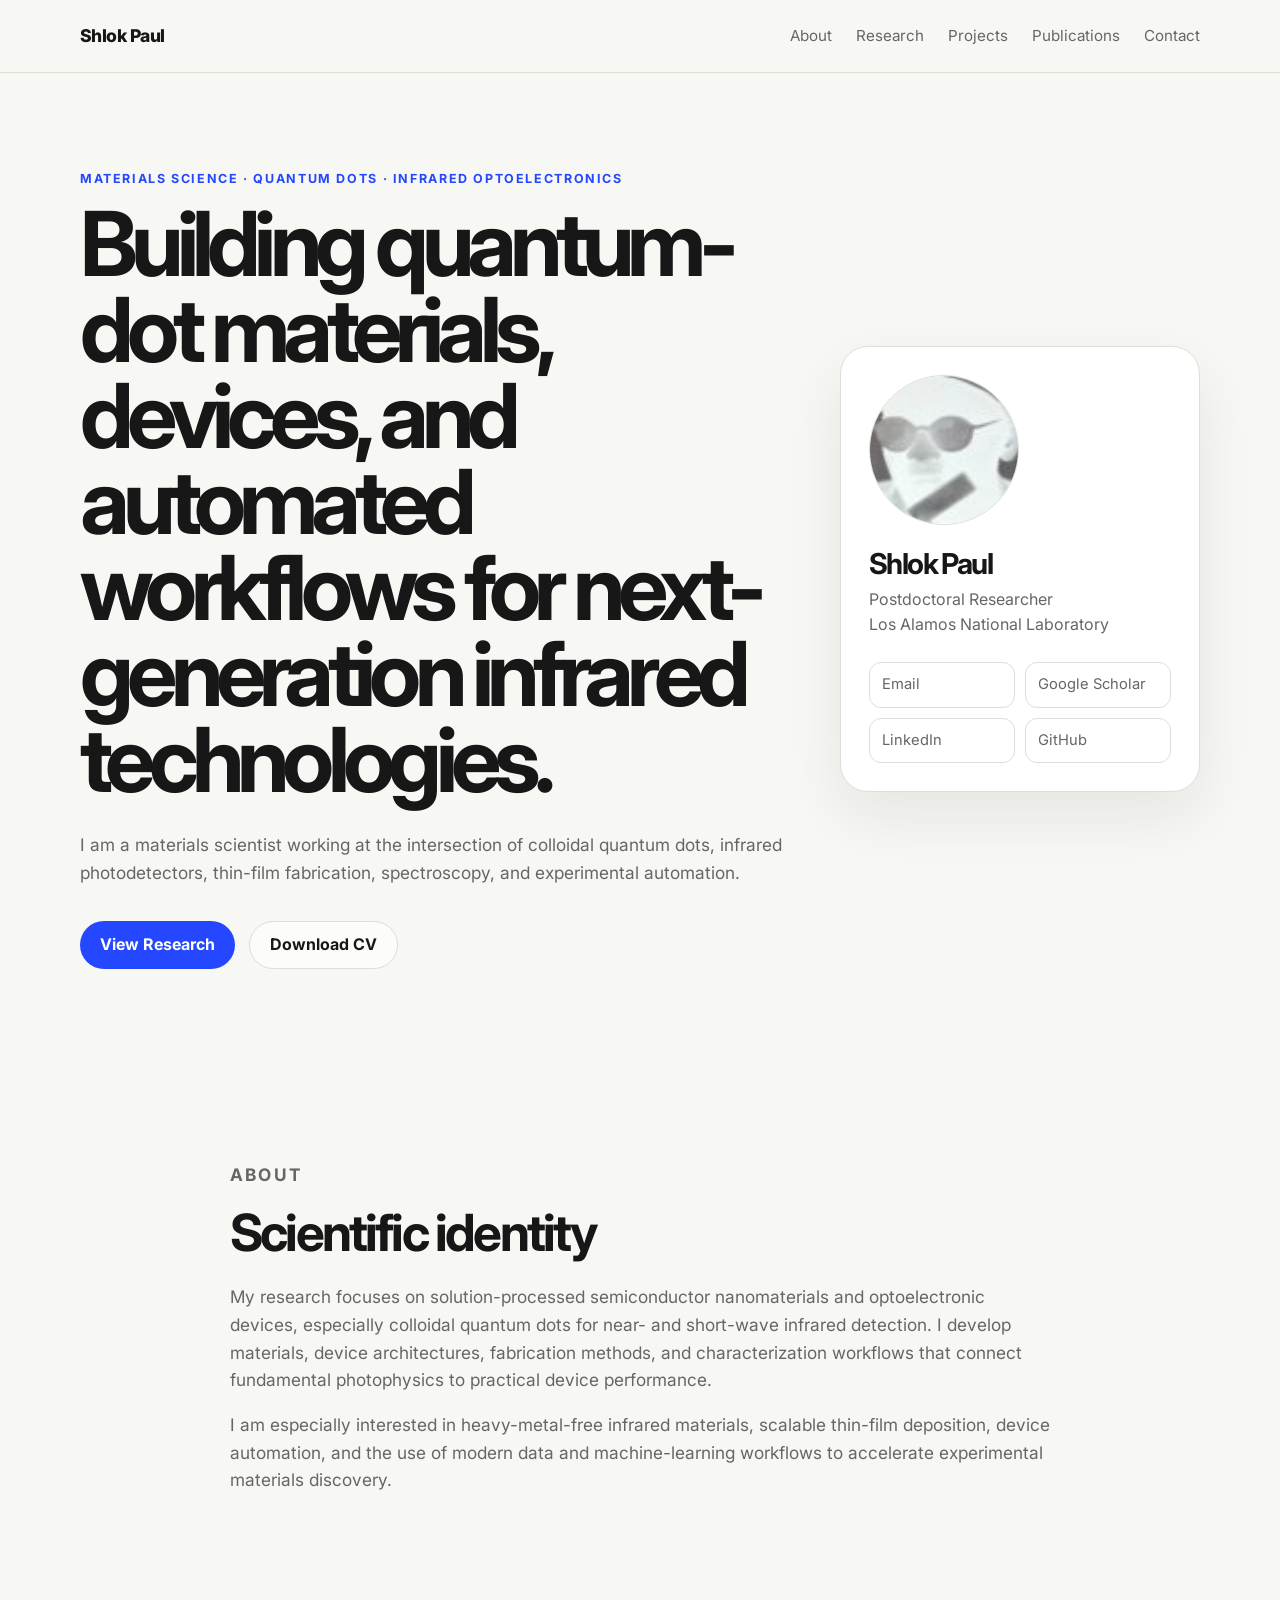
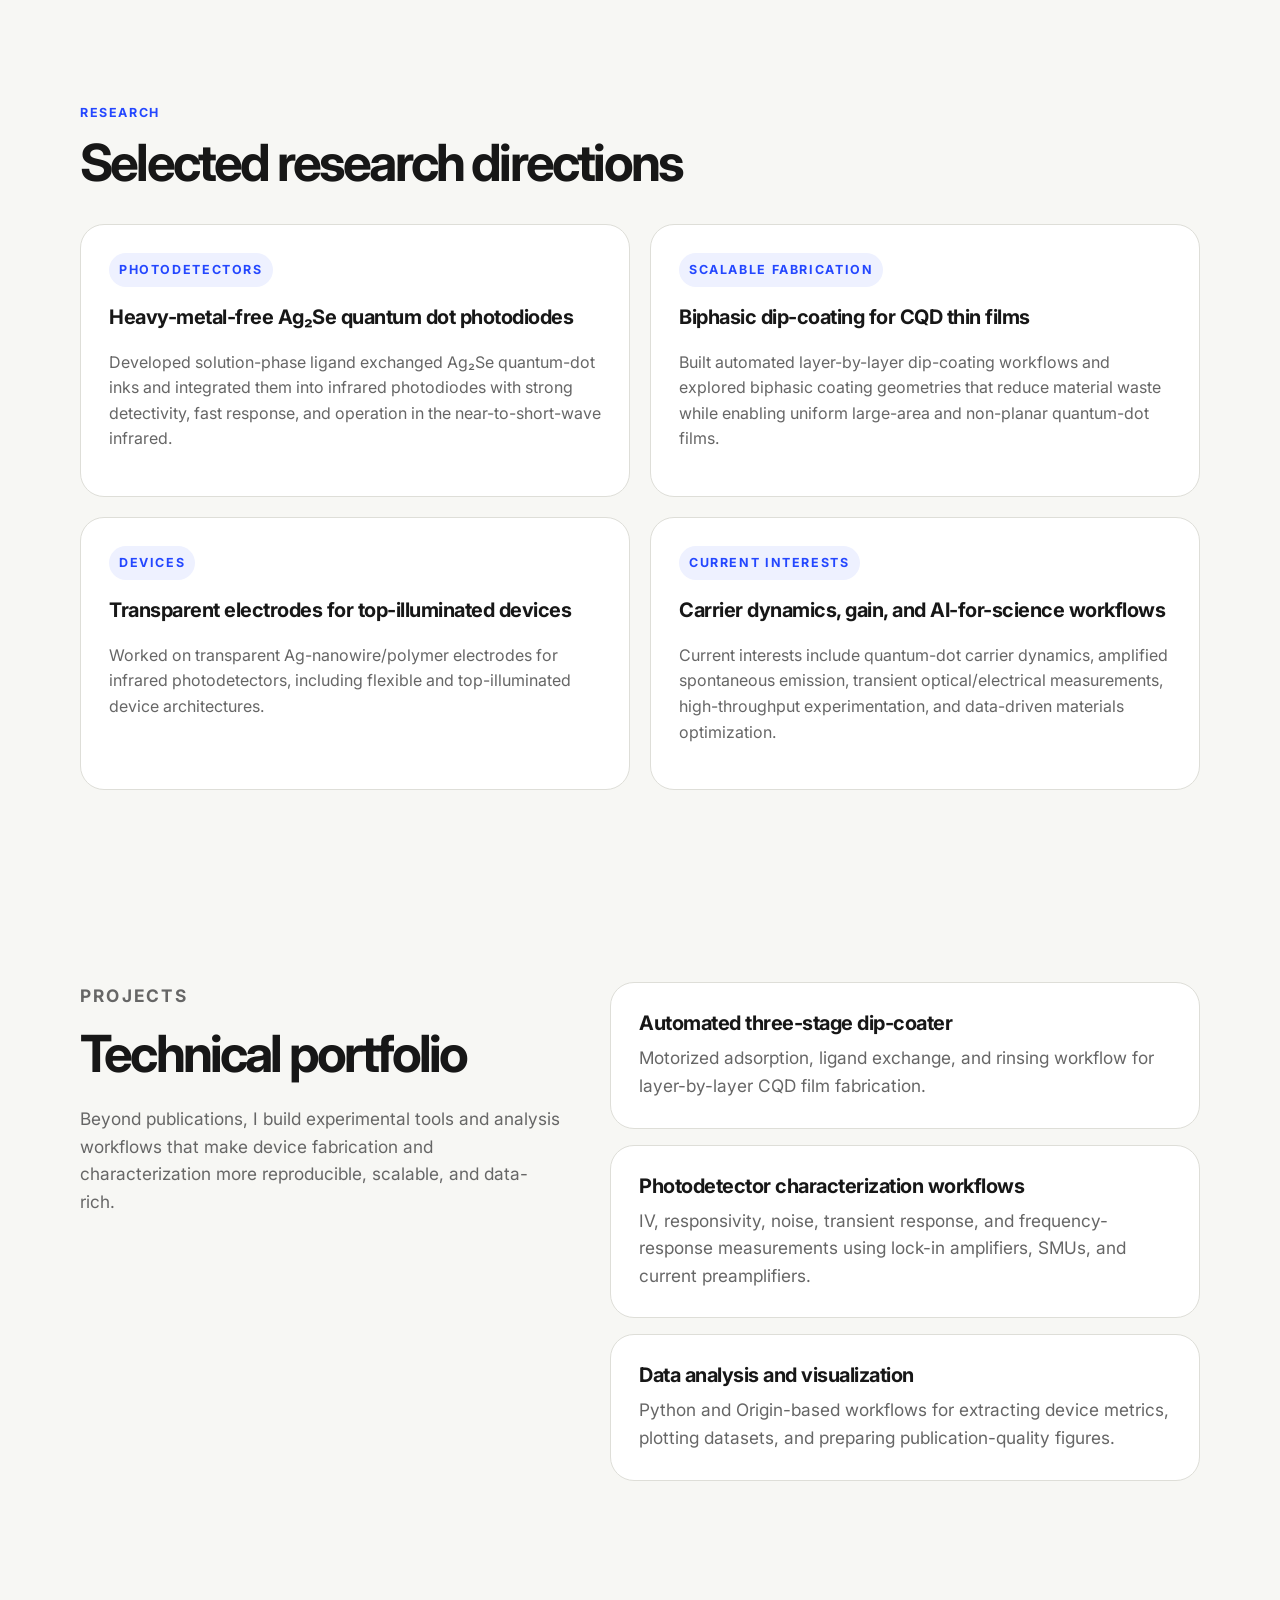
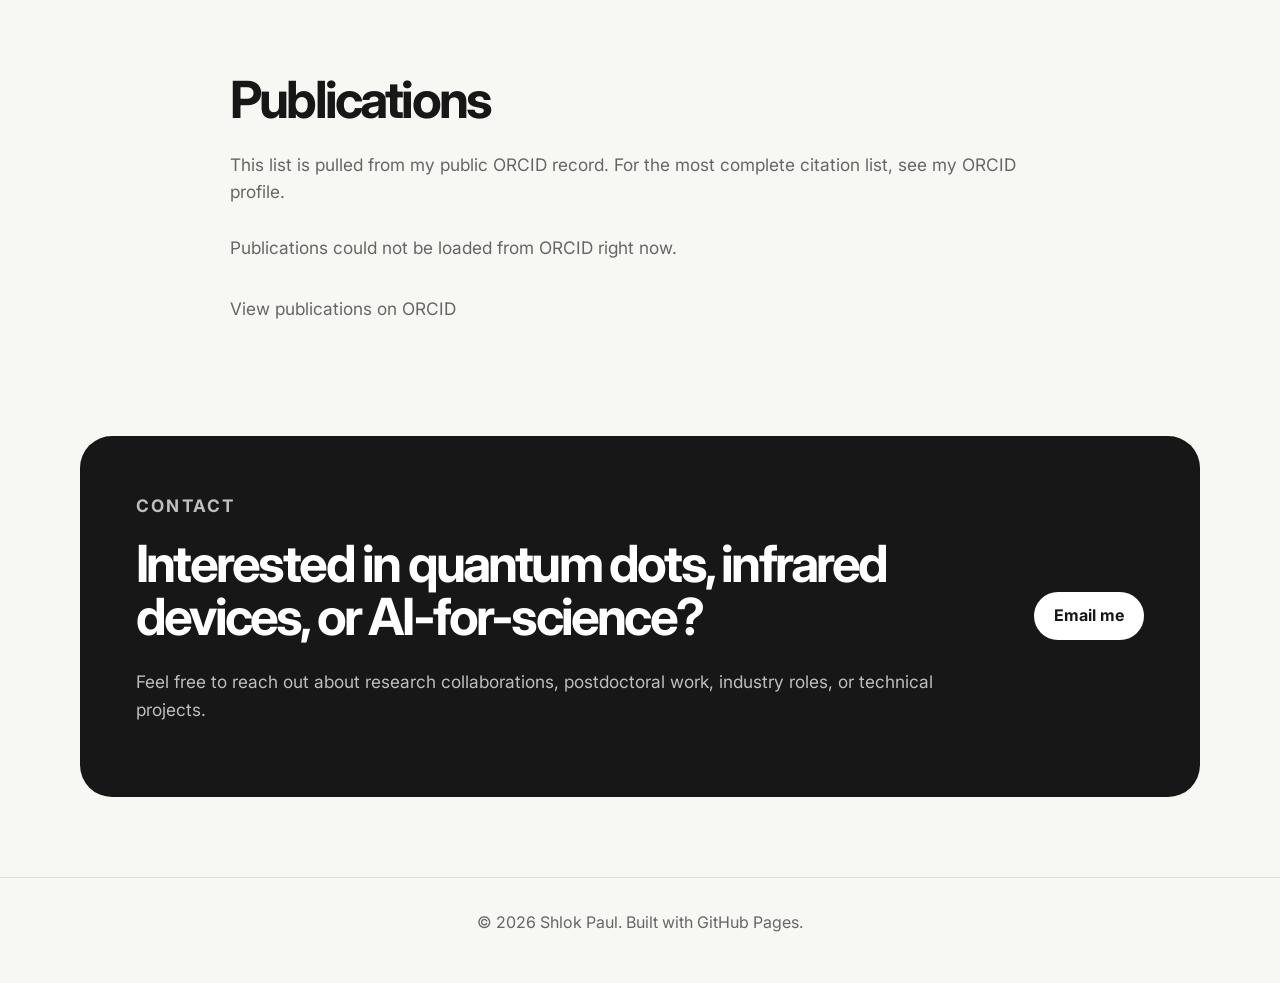
==== index.html @ d56598bb "Add profile photo to hero card" ====
<!DOCTYPE html>
<html lang="en">
<head>
  <meta charset="UTF-8" />
  <meta name="viewport" content="width=device-width, initial-scale=1.0" />
  <meta name="description" content="Shlok Paul — materials scientist working on colloidal quantum dots, infrared photodetectors, thin-film fabrication, and automated experimental workflows." />
  <title>Shlok Paul | Materials Scientist</title>
  <link rel="stylesheet" href="style.css" />
  <link rel="preconnect" href="https://fonts.googleapis.com">
  <link rel="preconnect" href="https://fonts.gstatic.com" crossorigin>
  <link href="https://fonts.googleapis.com/css2?family=Inter:wght@400;500;600;700;800&display=swap" rel="stylesheet">
</head>
<body>
  <header class="site-header">
    <nav class="nav">
      <a class="brand" href="#top">Shlok Paul</a>
      <div class="nav-links">
        <a href="#about">About</a>
        <a href="#research">Research</a>
        <a href="#projects">Projects</a>
        <a href="#publications">Publications</a>
        <a href="#contact">Contact</a>
      </div>
    </nav>
  </header>

  <main id="top">
    <section class="hero section">
      <div class="hero-content">
        <p class="eyebrow">Materials Science · Quantum Dots · Infrared Optoelectronics</p>
        <h1>Building quantum-dot materials, devices, and automated workflows for next-generation infrared technologies.</h1>
        <p class="hero-text">
          I am a materials scientist working at the intersection of colloidal quantum dots, infrared photodetectors,
          thin-film fabrication, spectroscopy, and experimental automation.
        </p>
        <div class="button-row">
          <a class="button primary" href="#research">View Research</a>
          <a class="button secondary" href="assets/shlokjoseph.paul.cv.pdf">Download CV</a>
        </div>
      </div>
      <aside class="hero-card">
        <img
          class="profile-image"
          src="assets/scholar-shlok.jpeg"
          alt="Portrait of Shlok Paul"
        />
        <h2>Shlok Paul</h2>
        <p>Postdoctoral Researcher<br />Los Alamos National Laboratory</p>
        <div class="quick-links">
          <a href="mailto:sjp553@nyu.edu">Email</a>
          <a href="https://scholar.google.com/citations?user=aXkkDCoAAAAJ&hl=en">Google Scholar</a>
          <a href="https://www.linkedin.com/in/shlok-joseph-paul-a112677a/?skipRedirect=true">LinkedIn</a>
          <a href="https://github.com/Dead7letters">GitHub</a>
        </div>
      </aside>
    </section>

    <section id="about" class="section narrow">
      <p class="section-label">About</p>
      <h2>Scientific identity</h2>
      <p>
        My research focuses on solution-processed semiconductor nanomaterials and optoelectronic devices, especially
        colloidal quantum dots for near- and short-wave infrared detection. I develop materials, device architectures,
        fabrication methods, and characterization workflows that connect fundamental photophysics to practical device performance.
      </p>
      <p>
        I am especially interested in heavy-metal-free infrared materials, scalable thin-film deposition, device automation,
        and the use of modern data and machine-learning workflows to accelerate experimental materials discovery.
      </p>
    </section>

    <section id="research" class="section">
      <div class="section-heading">
        <p class="section-label">Research</p>
        <h2>Selected research directions</h2>
      </div>
      <div class="card-grid">
        <article class="card">
          <span class="tag">Photodetectors</span>
          <h3>Heavy-metal-free Ag₂Se quantum dot photodiodes</h3>
          <p>
            Developed solution-phase ligand exchanged Ag₂Se quantum-dot inks and integrated them into infrared photodiodes
            with strong detectivity, fast response, and operation in the near-to-short-wave infrared.
          </p>
        </article>
        <article class="card">
          <span class="tag">Scalable fabrication</span>
          <h3>Biphasic dip-coating for CQD thin films</h3>
          <p>
            Built automated layer-by-layer dip-coating workflows and explored biphasic coating geometries that reduce material
            waste while enabling uniform large-area and non-planar quantum-dot films.
          </p>
        </article>
        <article class="card">
          <span class="tag">Devices</span>
          <h3>Transparent electrodes for top-illuminated devices</h3>
          <p>
            Worked on transparent Ag-nanowire/polymer electrodes for infrared photodetectors, including flexible and
            top-illuminated device architectures.
          </p>
        </article>
        <article class="card">
          <span class="tag">Current interests</span>
          <h3>Carrier dynamics, gain, and AI-for-science workflows</h3>
          <p>
            Current interests include quantum-dot carrier dynamics, amplified spontaneous emission, transient optical/electrical
            measurements, high-throughput experimentation, and data-driven materials optimization.
          </p>
        </article>
      </div>
    </section>

    <section id="projects" class="section split">
      <div>
        <p class="section-label">Projects</p>
        <h2>Technical portfolio</h2>
        <p>
          Beyond publications, I build experimental tools and analysis workflows that make device fabrication and characterization
          more reproducible, scalable, and data-rich.
        </p>
      </div>
      <div class="project-list">
        <div class="project-item">
          <h3>Automated three-stage dip-coater</h3>
          <p>Motorized adsorption, ligand exchange, and rinsing workflow for layer-by-layer CQD film fabrication.</p>
        </div>
        <div class="project-item">
          <h3>Photodetector characterization workflows</h3>
          <p>IV, responsivity, noise, transient response, and frequency-response measurements using lock-in amplifiers, SMUs, and current preamplifiers.</p>
        </div>
        <div class="project-item">
          <h3>Data analysis and visualization</h3>
          <p>Python and Origin-based workflows for extracting device metrics, plotting datasets, and preparing publication-quality figures.</p>
        </div>
      </div>
    </section>

    <section id="publications" class="section narrow">
      <h2>Publications</h2>
      <p class="note">
        This list is pulled from my public ORCID record. For the most complete citation list, see my
        <a href="https://orcid.org/YOUR-ORCID-ID" target="_blank" rel="noopener">ORCID profile</a>.
      </p>

      <div id="orcid-publications" class="publication-list">
        <div class="publication">
          <p class="pub-title">Loading publications from ORCID...</p>
          <p class="pub-meta">If this does not load, please visit my ORCID profile directly.</p>
        </div>
      </div>
    </section>

    <section id="contact" class="section contact-section">
      <div>
        <p class="section-label">Contact</p>
        <h2>Interested in quantum dots, infrared devices, or AI-for-science?</h2>
        <p>Feel free to reach out about research collaborations, postdoctoral work, industry roles, or technical projects.</p>
      </div>
      <a class="button primary" href="mailto:sjp553@nyu.edu">Email me</a>
    </section>
  </main>

  <footer class="footer">
    <p>© <span id="year"></span> Shlok Paul. Built with GitHub Pages.</p>
  </footer>

  <script src="orcid-publications.js"></script>
  <script>
    document.getElementById('year').textContent = new Date().getFullYear();
  </script>
</body>
---- style.css ----
:root {
  --bg: #f7f7f4;
  --surface: #ffffff;
  --text: #171717;
  --muted: #666666;
  --border: #deded8;
  --accent: #2447ff;
  --accent-dark: #1731b8;
  --soft: #eef1ff;
  --shadow: 0 24px 60px rgba(23, 23, 23, 0.08);
}

* { box-sizing: border-box; }
html { scroll-behavior: smooth; }
body {
  margin: 0;
  font-family: 'Inter', system-ui, -apple-system, BlinkMacSystemFont, 'Segoe UI', sans-serif;
  background: var(--bg);
  color: var(--text);
  line-height: 1.6;
}

a { color: inherit; text-decoration: none; }

.site-header {
  position: sticky;
  top: 0;
  z-index: 100;
  backdrop-filter: blur(16px);
  background: rgba(247, 247, 244, 0.86);
  border-bottom: 1px solid var(--border);
}

.nav {
  width: min(1120px, calc(100% - 40px));
  margin: 0 auto;
  height: 72px;
  display: flex;
  align-items: center;
  justify-content: space-between;
}

.brand {
  font-weight: 800;
  letter-spacing: -0.03em;
  font-size: 1.1rem;
}

.nav-links {
  display: flex;
  gap: 24px;
  color: var(--muted);
  font-size: 0.95rem;
}

.nav-links a:hover { color: var(--text); }

.section {
  width: min(1120px, calc(100% - 40px));
  margin: 0 auto;
  padding: 96px 0;
}

.narrow { width: min(820px, calc(100% - 40px)); }

.hero {
  display: grid;
  grid-template-columns: minmax(0, 1.5fr) 360px;
  gap: 48px;
  align-items: center;
  min-height: calc(100vh - 72px);
}

.eyebrow,
.section-label,
.tag {
  font-size: 0.78rem;
  letter-spacing: 0.13em;
  text-transform: uppercase;
  font-weight: 700;
  color: var(--accent);
}

h1, h2, h3, p { margin-top: 0; }

h1 {
  font-size: clamp(2.8rem, 7vw, 5.8rem);
  line-height: 0.96;
  letter-spacing: -0.075em;
  margin-bottom: 28px;
}

h2 {
  font-size: clamp(2rem, 4vw, 3.2rem);
  line-height: 1.05;
  letter-spacing: -0.055em;
  margin-bottom: 24px;
}

h3 {
  font-size: 1.25rem;
  letter-spacing: -0.025em;
  line-height: 1.25;
}

.hero-text,
.narrow p,
.split p,
.contact-section p {
  font-size: 1.08rem;
  color: var(--muted);
}

.button-row { display: flex; gap: 14px; flex-wrap: wrap; margin-top: 34px; }

.button {
  display: inline-flex;
  align-items: center;
  justify-content: center;
  min-height: 48px;
  padding: 0 20px;
  border-radius: 999px;
  font-weight: 700;
  transition: transform 0.16s ease, background 0.16s ease, border-color 0.16s ease;
}

.button:hover { transform: translateY(-2px); }
.button.primary { background: var(--accent); color: white; }
.button.primary:hover { background: var(--accent-dark); }
.button.secondary { border: 1px solid var(--border); background: rgba(255,255,255,0.7); }

.hero-card {
  background: var(--surface);
  border: 1px solid var(--border);
  border-radius: 28px;
  padding: 28px;
  box-shadow: var(--shadow);
}

.profile-image {
  height: 150px;
  width: 150px;
  border-radius: 50%;
  object-fit: cover;
  display: block;
  margin-bottom: 24px;
  border: 1px solid var(--border);
}

.hero-card h2 { font-size: 1.8rem; margin-bottom: 8px; }
.hero-card p { color: var(--muted); }

.quick-links {
  display: grid;
  grid-template-columns: 1fr 1fr;
  gap: 10px;
  margin-top: 24px;
}

.quick-links a {
  padding: 10px 12px;
  border: 1px solid var(--border);
  border-radius: 12px;
  color: var(--muted);
  font-size: 0.92rem;
}

.quick-links a:hover { color: var(--text); border-color: var(--accent); }

.section-heading { margin-bottom: 34px; }

.card-grid {
  display: grid;
  grid-template-columns: repeat(2, minmax(0, 1fr));
  gap: 20px;
}

.card,
.project-item,
.publication {
  background: var(--surface);
  border: 1px solid var(--border);
  border-radius: 24px;
  padding: 28px;
}

.card p,
.project-item p,
.pub-meta,
.note { color: var(--muted); }

.card { min-height: 270px; }
.tag {
  display: inline-block;
  background: var(--soft);
  padding: 7px 10px;
  border-radius: 999px;
  margin-bottom: 18px;
}

.split {
  display: grid;
  grid-template-columns: 0.9fr 1.1fr;
  gap: 48px;
  align-items: start;
}

.project-list { display: grid; gap: 16px; }
.project-item h3 { margin-bottom: 8px; }
.project-item p { margin-bottom: 0; }

.publication-list { display: grid; gap: 14px; margin-top: 28px; }
.pub-title { font-weight: 700; margin-bottom: 6px; }
.pub-meta { margin-bottom: 0; }
.note { margin-top: 24px; font-size: 0.95rem; }

.contact-section {
  display: flex;
  align-items: center;
  justify-content: space-between;
  gap: 32px;
  background: var(--text);
  color: white;
  border-radius: 32px;
  padding: 56px;
  margin-bottom: 80px;
}

.contact-section p,
.contact-section .section-label { color: rgba(255,255,255,0.72); }
.contact-section .button.primary { background: white; color: var(--text); flex: 0 0 auto; }

.footer {
  border-top: 1px solid var(--border);
  color: var(--muted);
  text-align: center;
  padding: 32px 20px;
}

@media (max-width: 860px) {
  .nav { height: auto; padding: 18px 0; align-items: flex-start; gap: 14px; }
  .nav, .nav-links { flex-direction: column; }
  .nav-links { gap: 10px; }
  .hero, .split { grid-template-columns: 1fr; }
  .hero { min-height: auto; padding-top: 64px; }
  .card-grid { grid-template-columns: 1fr; }
  .contact-section { flex-direction: column; align-items: flex-start; padding: 34px; }
}


.publication-list {
  display: grid;
  gap: 1rem;
}

.publication-card {
  padding: 1.25rem;
  border: 1px solid #e5e7eb;
  border-radius: 18px;
  background: #ffffff;
}

.publication-card h3 {
  margin: 0 0 0.4rem;
  font-size: 1rem;
}

.publication-card p {
  margin: 0.25rem 0;
  color: #4b5563;
}

.publication-card a {
  color: inherit;
  text-decoration: none;
}

.publication-card a:hover {
  text-decoration: underline;
}


.show-more-row {
  margin-top: 1.5rem;
  display: flex;
  align-items: center;
  gap: 1rem;
  flex-wrap: wrap;
}

.show-more-row .pub-meta {
  margin: 0;
}
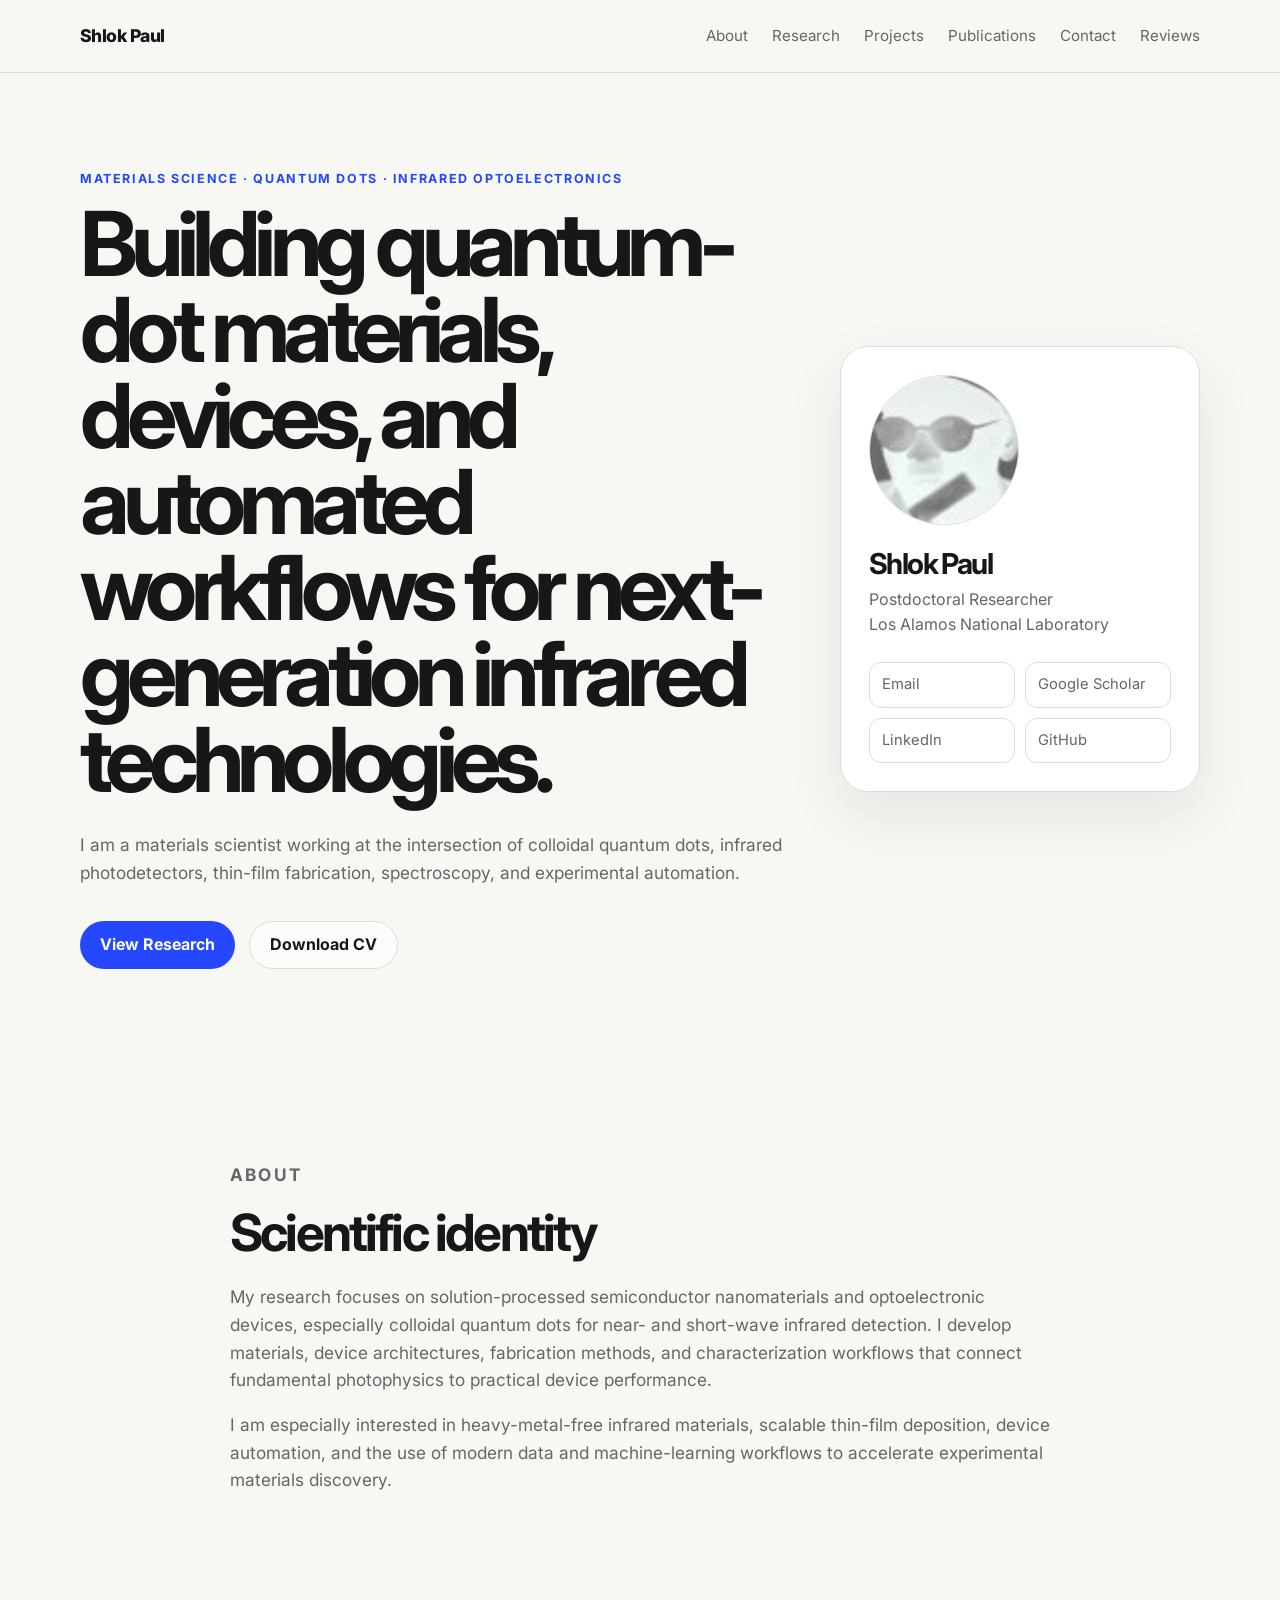
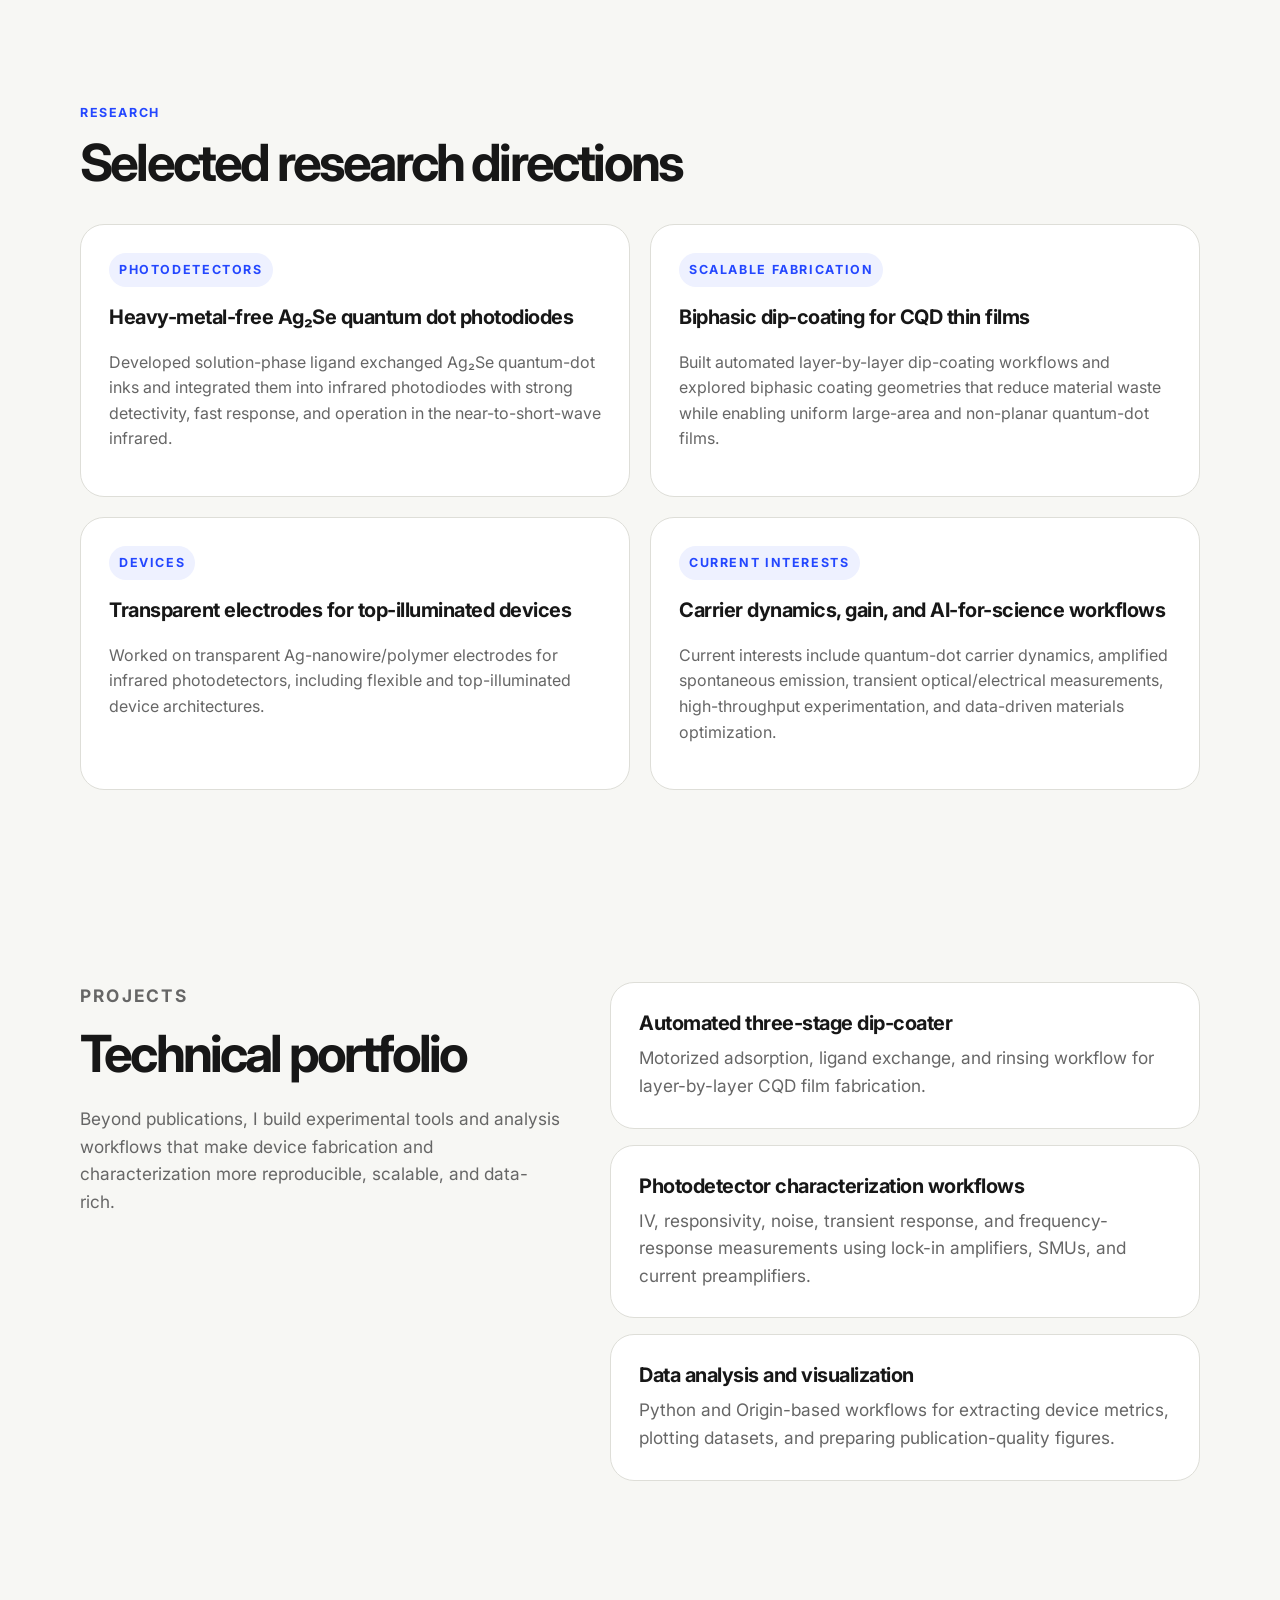
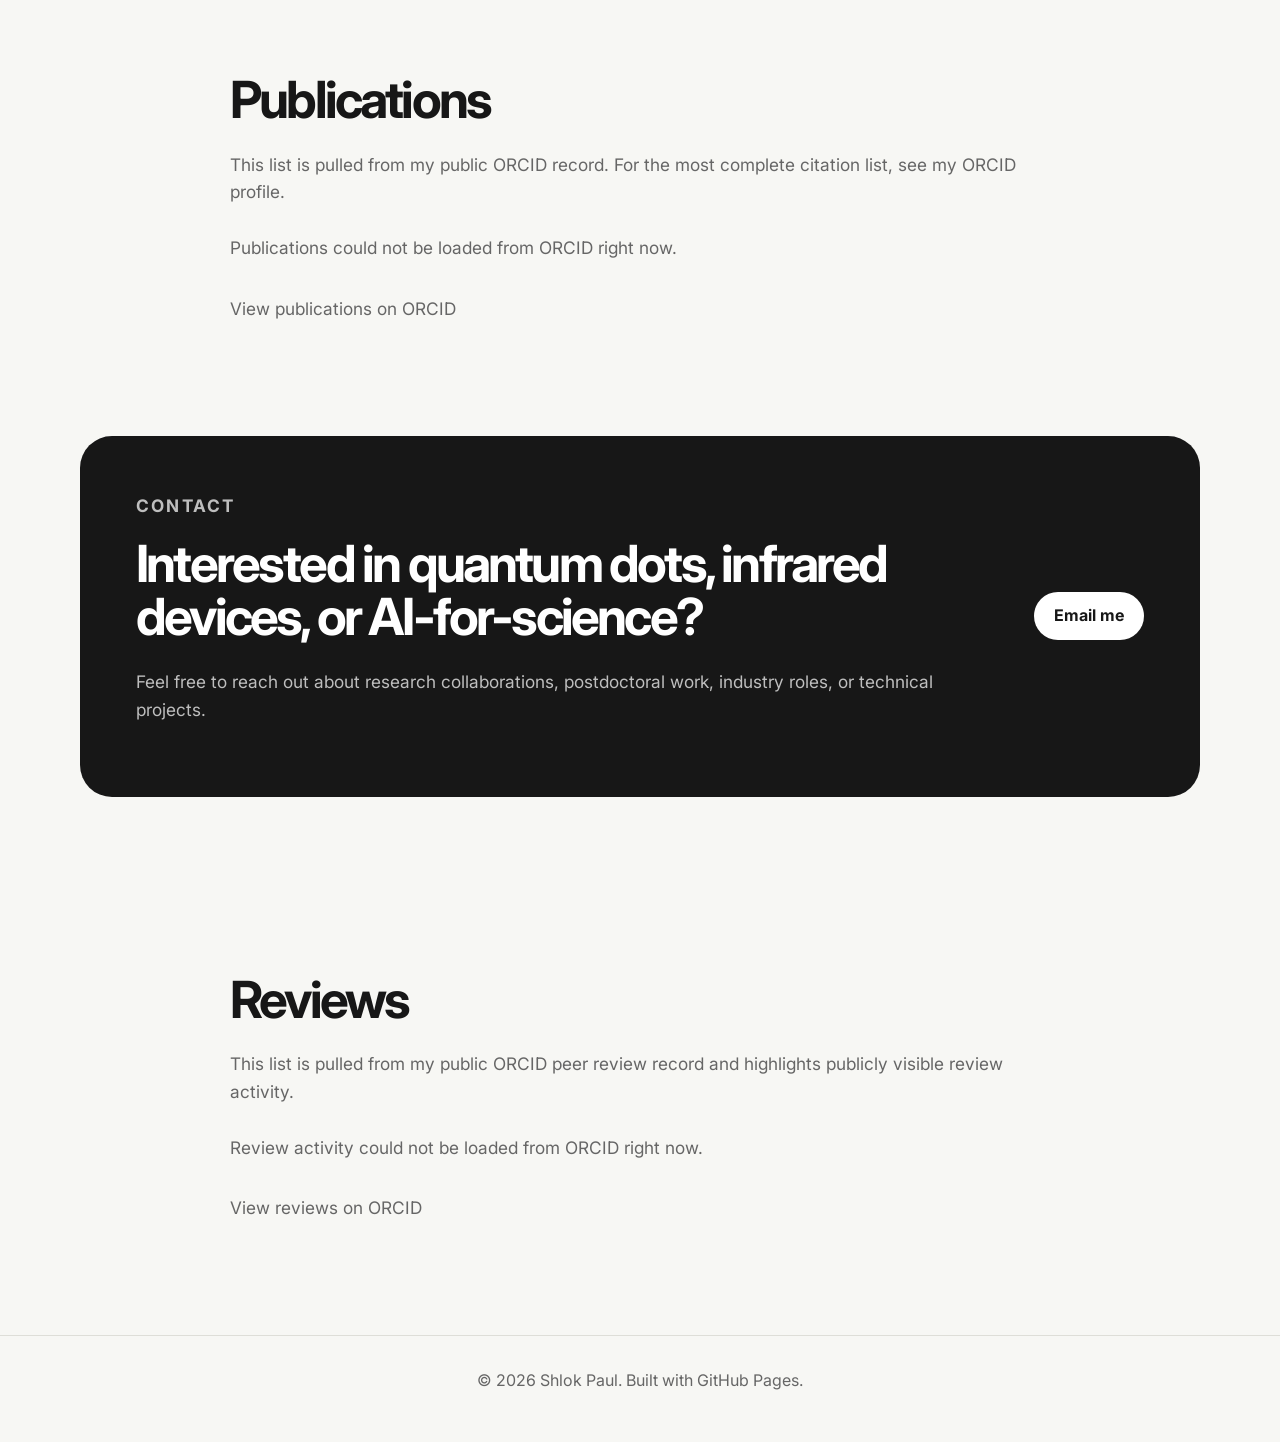
==== commit d21a1e8e: "Add ORCID-backed reviews section" ====
--- a/index.html
+++ b/index.html
@@ -20,6 +20,7 @@
         <a href="#projects">Projects</a>
         <a href="#publications">Publications</a>
         <a href="#contact">Contact</a>
+        <a href="#reviews">Reviews</a>
       </div>
     </nav>
   </header>
@@ -158,6 +159,20 @@
       </div>
       <a class="button primary" href="mailto:sjp553@nyu.edu">Email me</a>
     </section>
+
+    <section id="reviews" class="section narrow">
+      <h2>Reviews</h2>
+      <p class="note">
+        This list is pulled from my public ORCID peer review record and highlights publicly visible review activity.
+      </p>
+
+      <div id="orcid-reviews" class="review-list">
+        <div class="publication">
+          <p class="pub-title">Loading review activity from ORCID...</p>
+          <p class="pub-meta">If this does not load, please visit my ORCID profile directly.</p>
+        </div>
+      </div>
+    </section>
   </main>
 
   <footer class="footer">
--- a/style.css
+++ b/style.css
@@ -253,6 +253,12 @@
   gap: 1rem;
 }
 
+.review-list {
+  display: grid;
+  gap: 1rem;
+  margin-top: 28px;
+}
+
 .publication-card {
   padding: 1.25rem;
   border: 1px solid #e5e7eb;
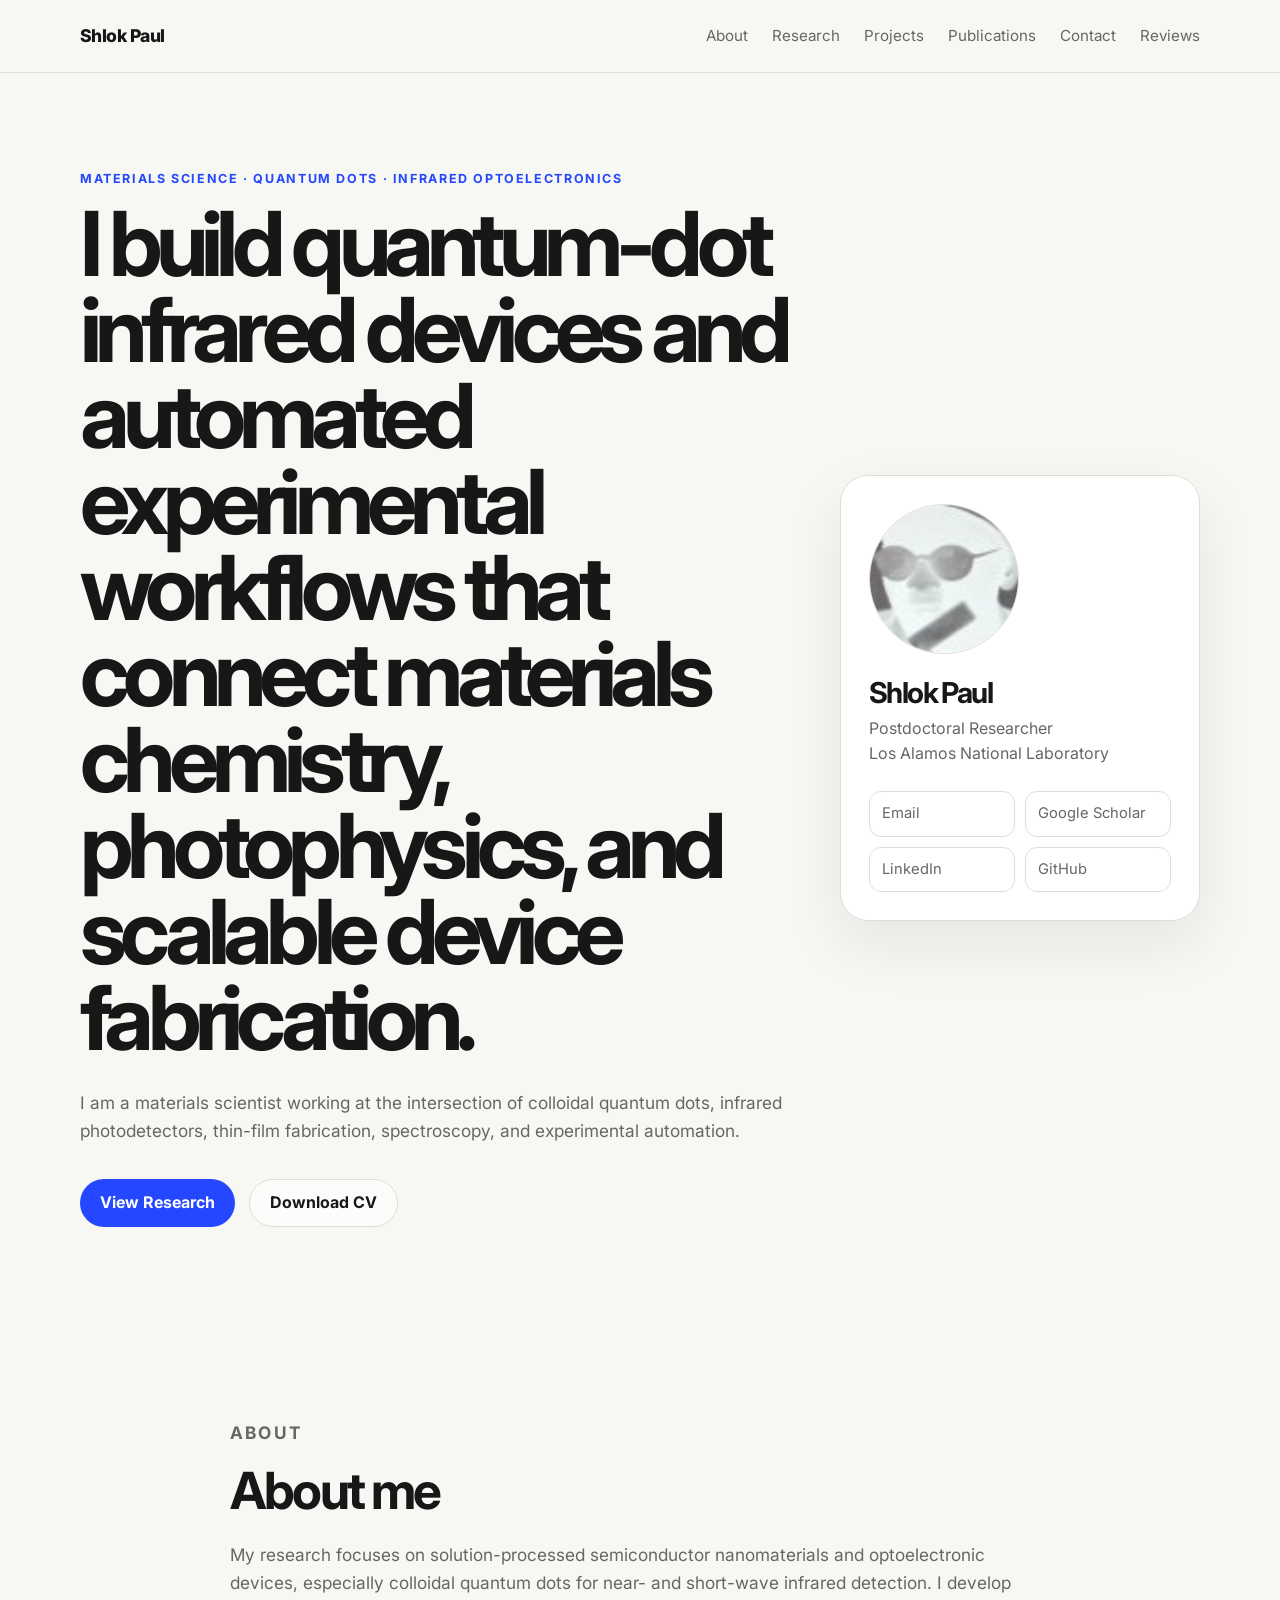
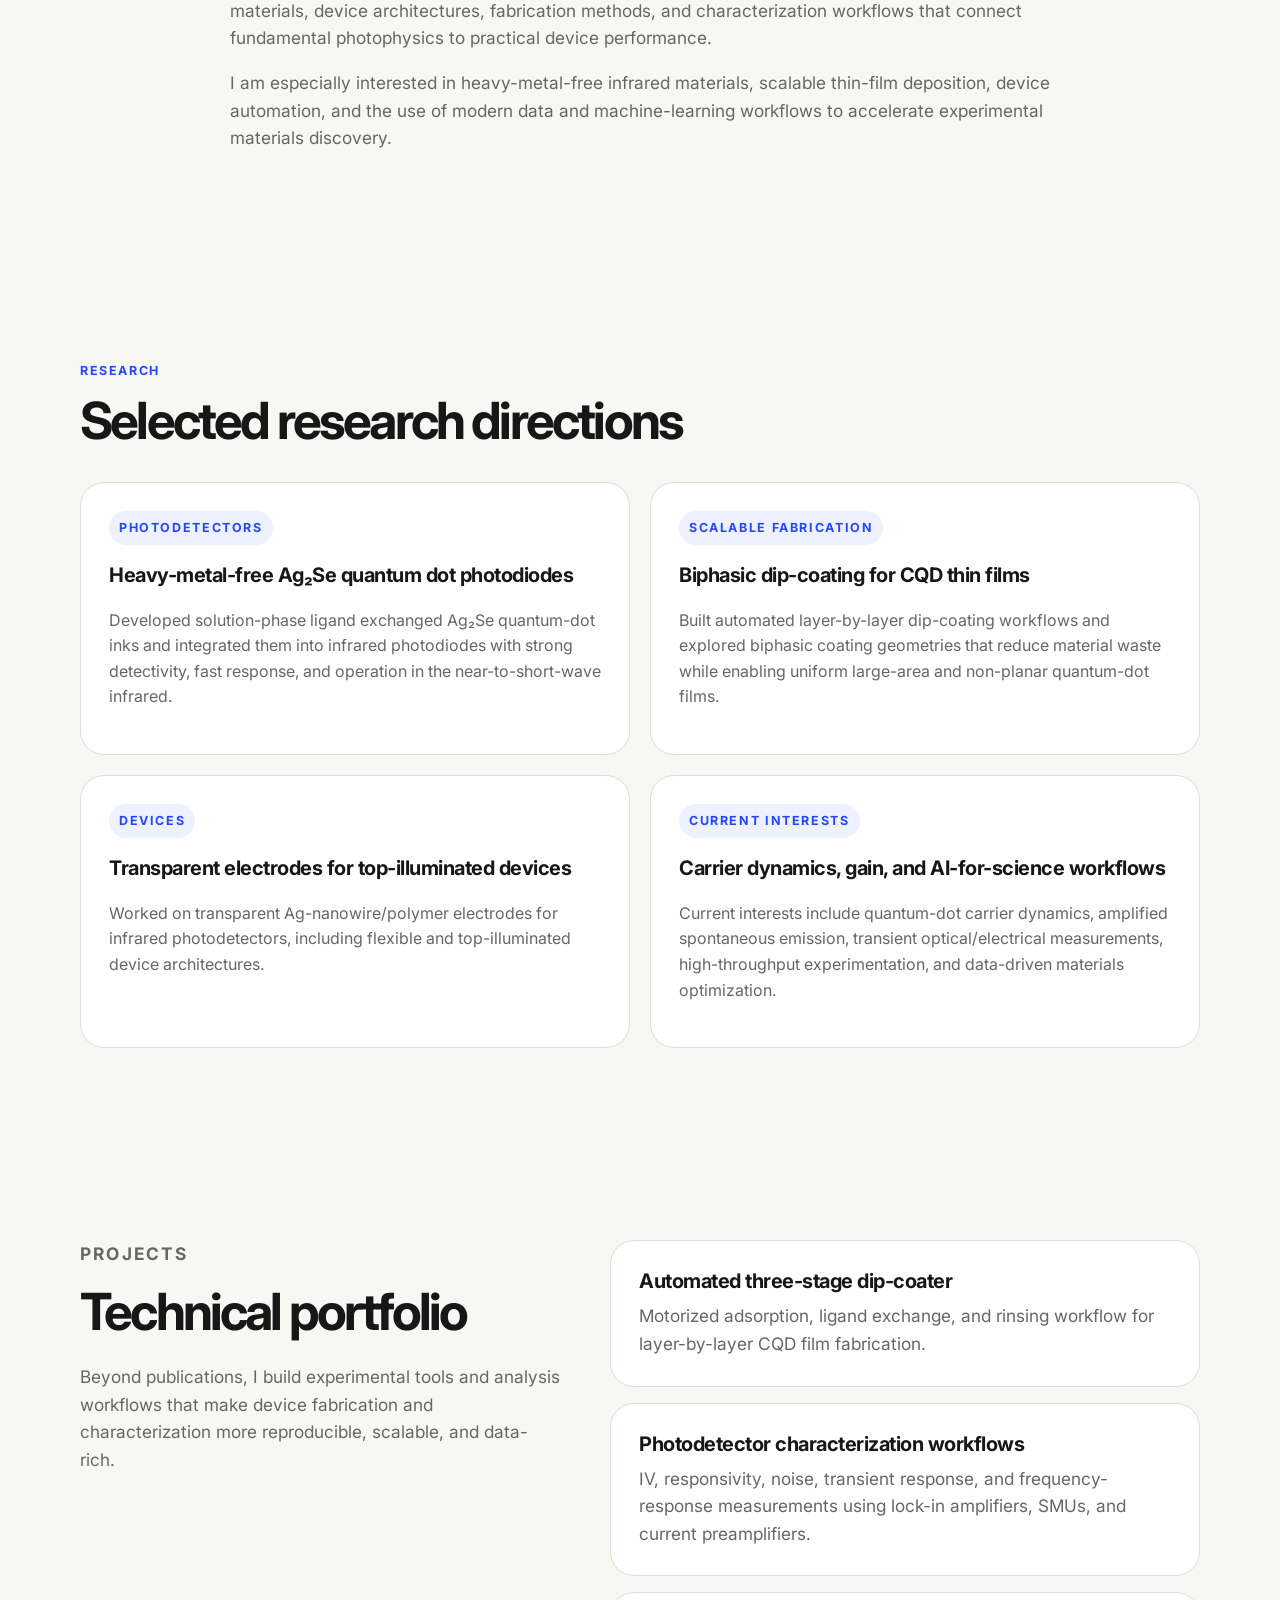
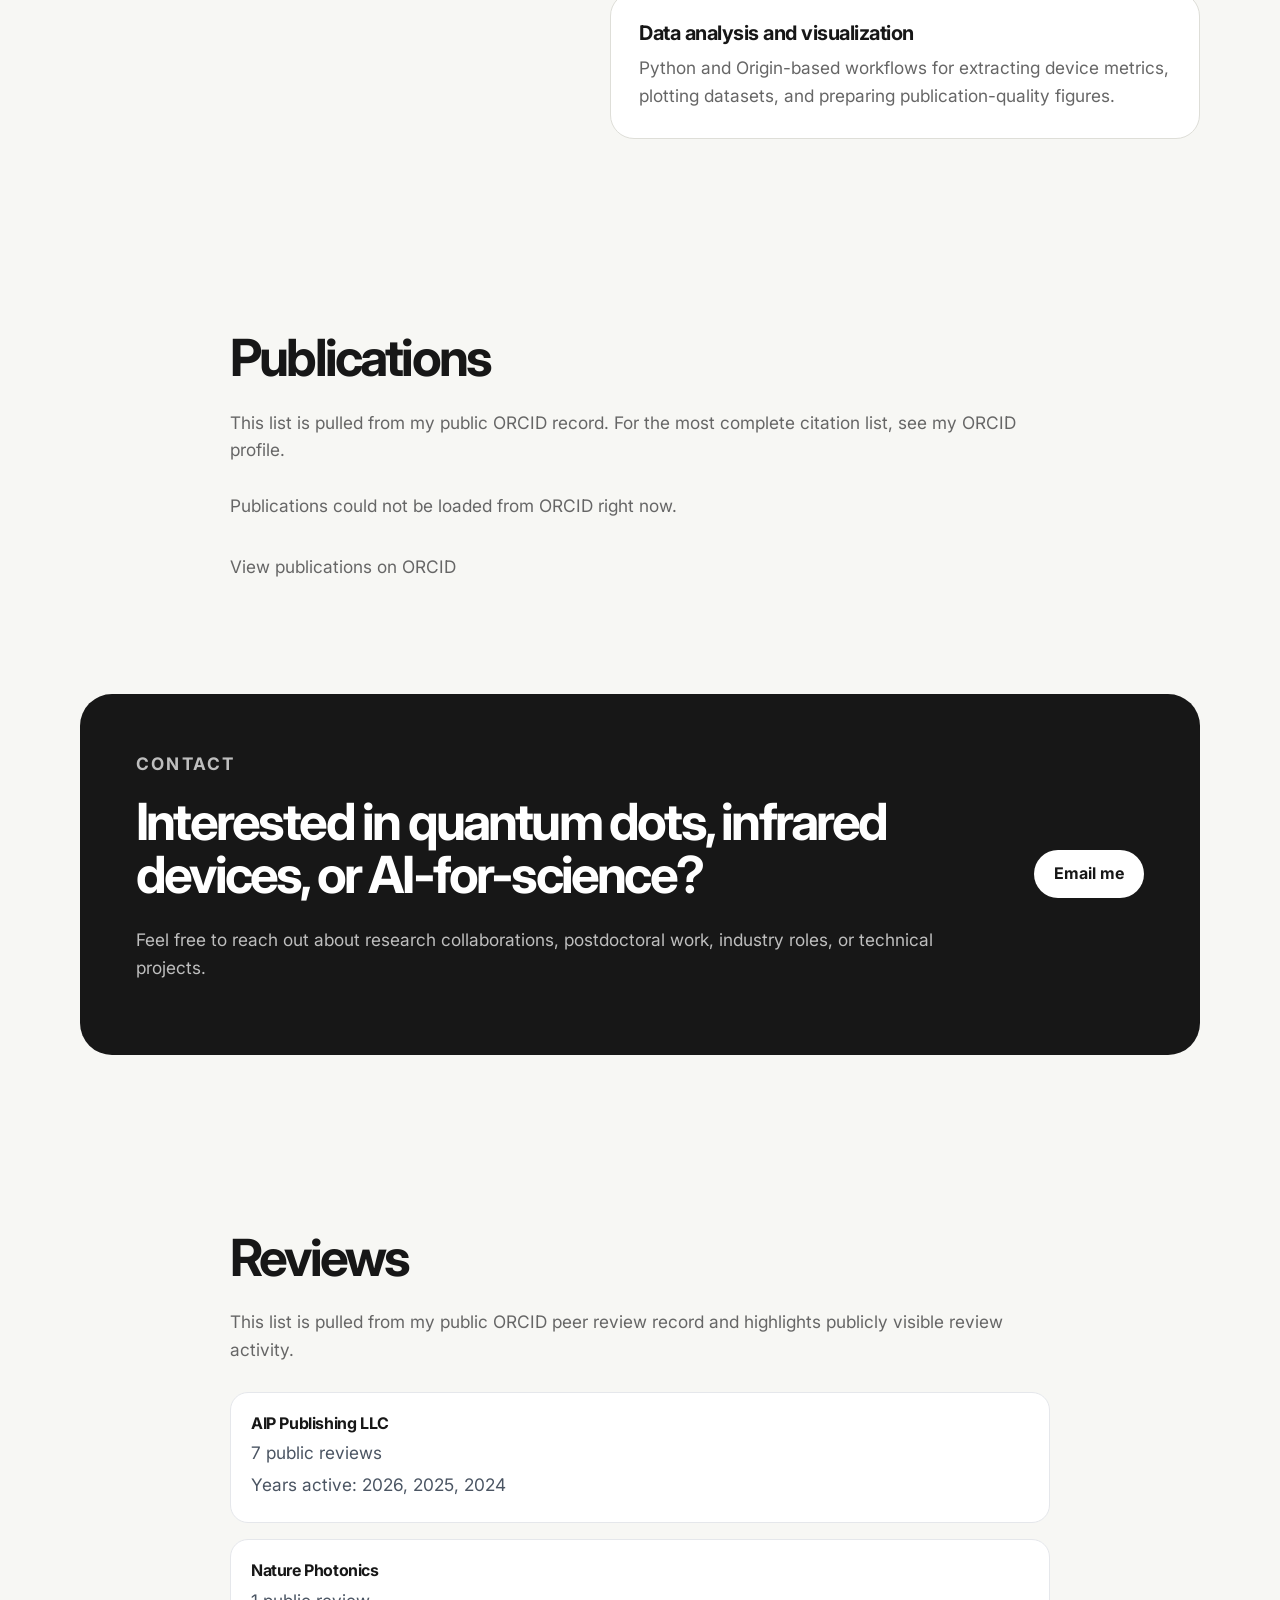
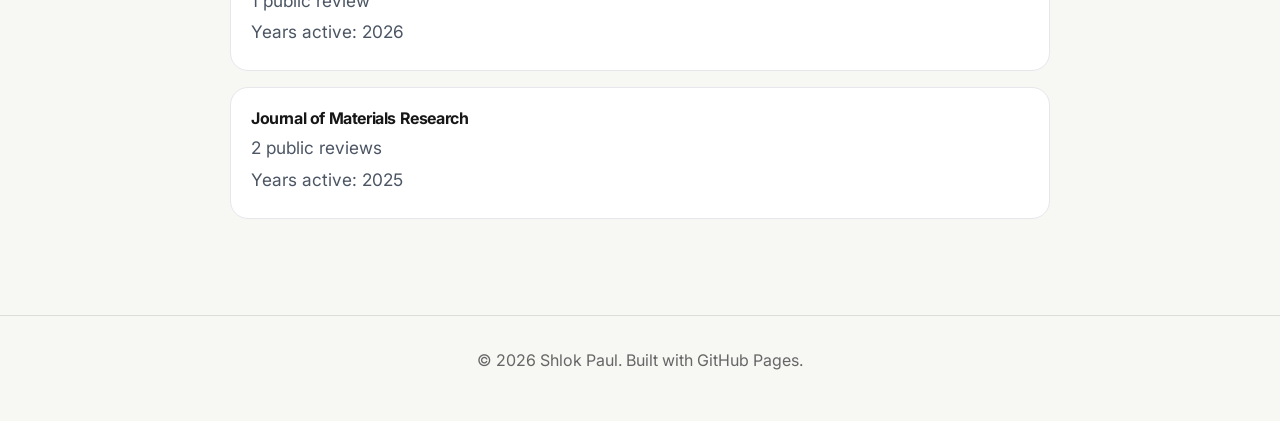
==== commit 84731528: "tiny text changes" ====
--- a/index.html
+++ b/index.html
@@ -29,7 +29,7 @@
     <section class="hero section">
       <div class="hero-content">
         <p class="eyebrow">Materials Science · Quantum Dots · Infrared Optoelectronics</p>
-        <h1>Building quantum-dot materials, devices, and automated workflows for next-generation infrared technologies.</h1>
+        <h1>I build quantum-dot infrared devices and automated experimental workflows that connect materials chemistry, photophysics, and scalable device fabrication.</h1>
         <p class="hero-text">
           I am a materials scientist working at the intersection of colloidal quantum dots, infrared photodetectors,
           thin-film fabrication, spectroscopy, and experimental automation.
@@ -58,7 +58,7 @@
 
     <section id="about" class="section narrow">
       <p class="section-label">About</p>
-      <h2>Scientific identity</h2>
+      <h2>About me</h2>
       <p>
         My research focuses on solution-processed semiconductor nanomaterials and optoelectronic devices, especially
         colloidal quantum dots for near- and short-wave infrared detection. I develop materials, device architectures,
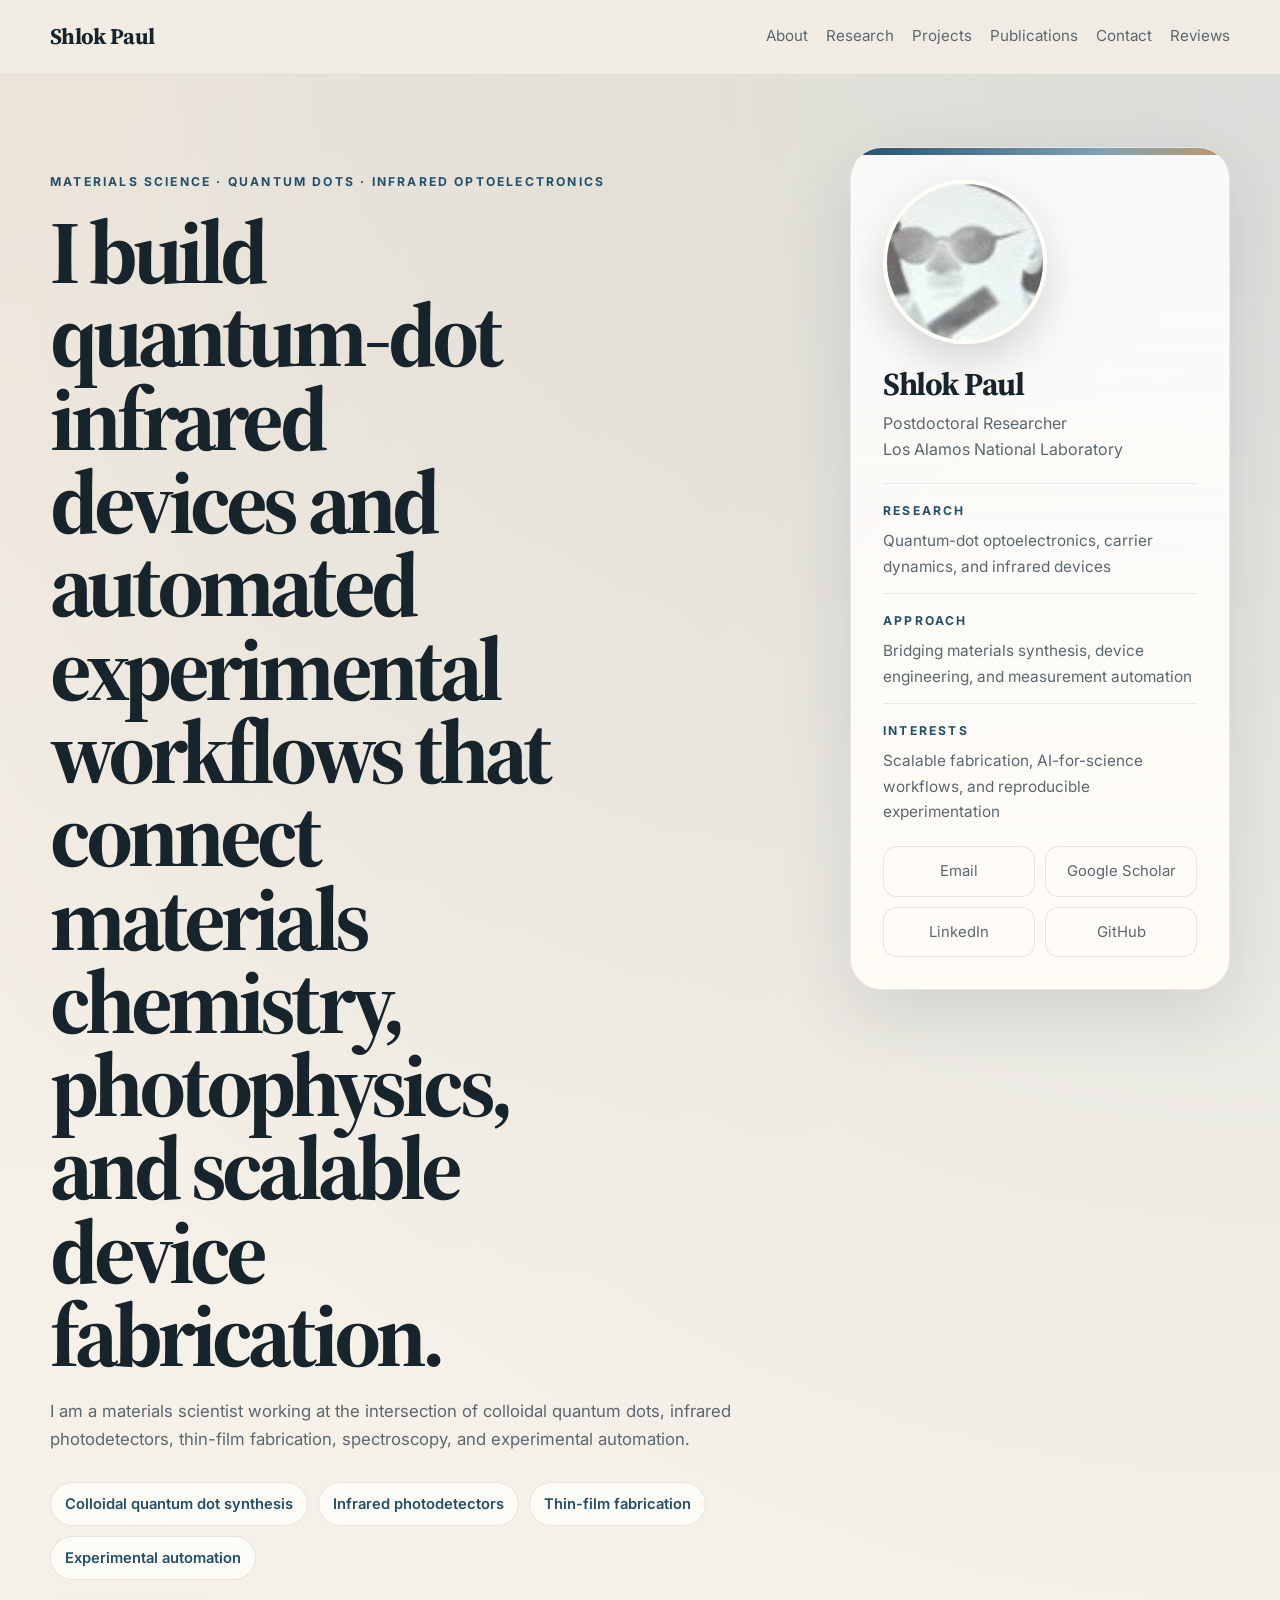
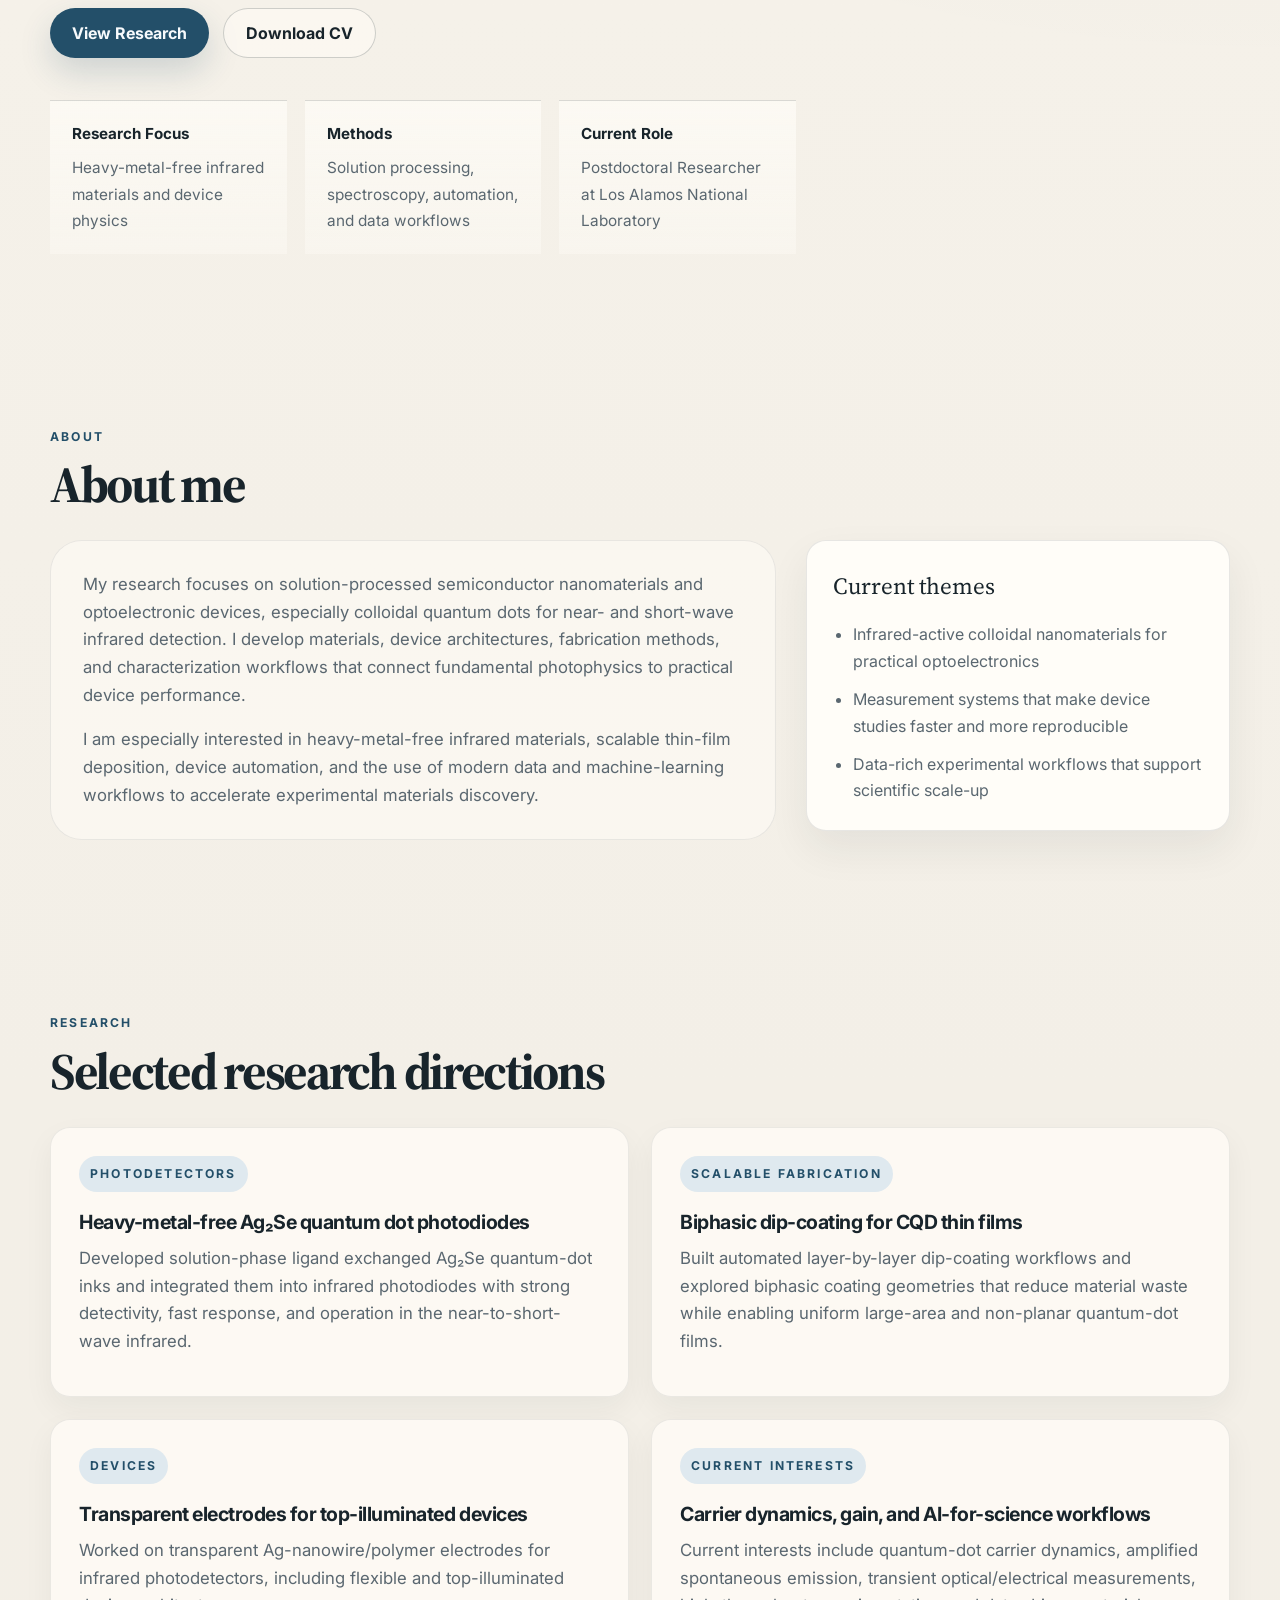
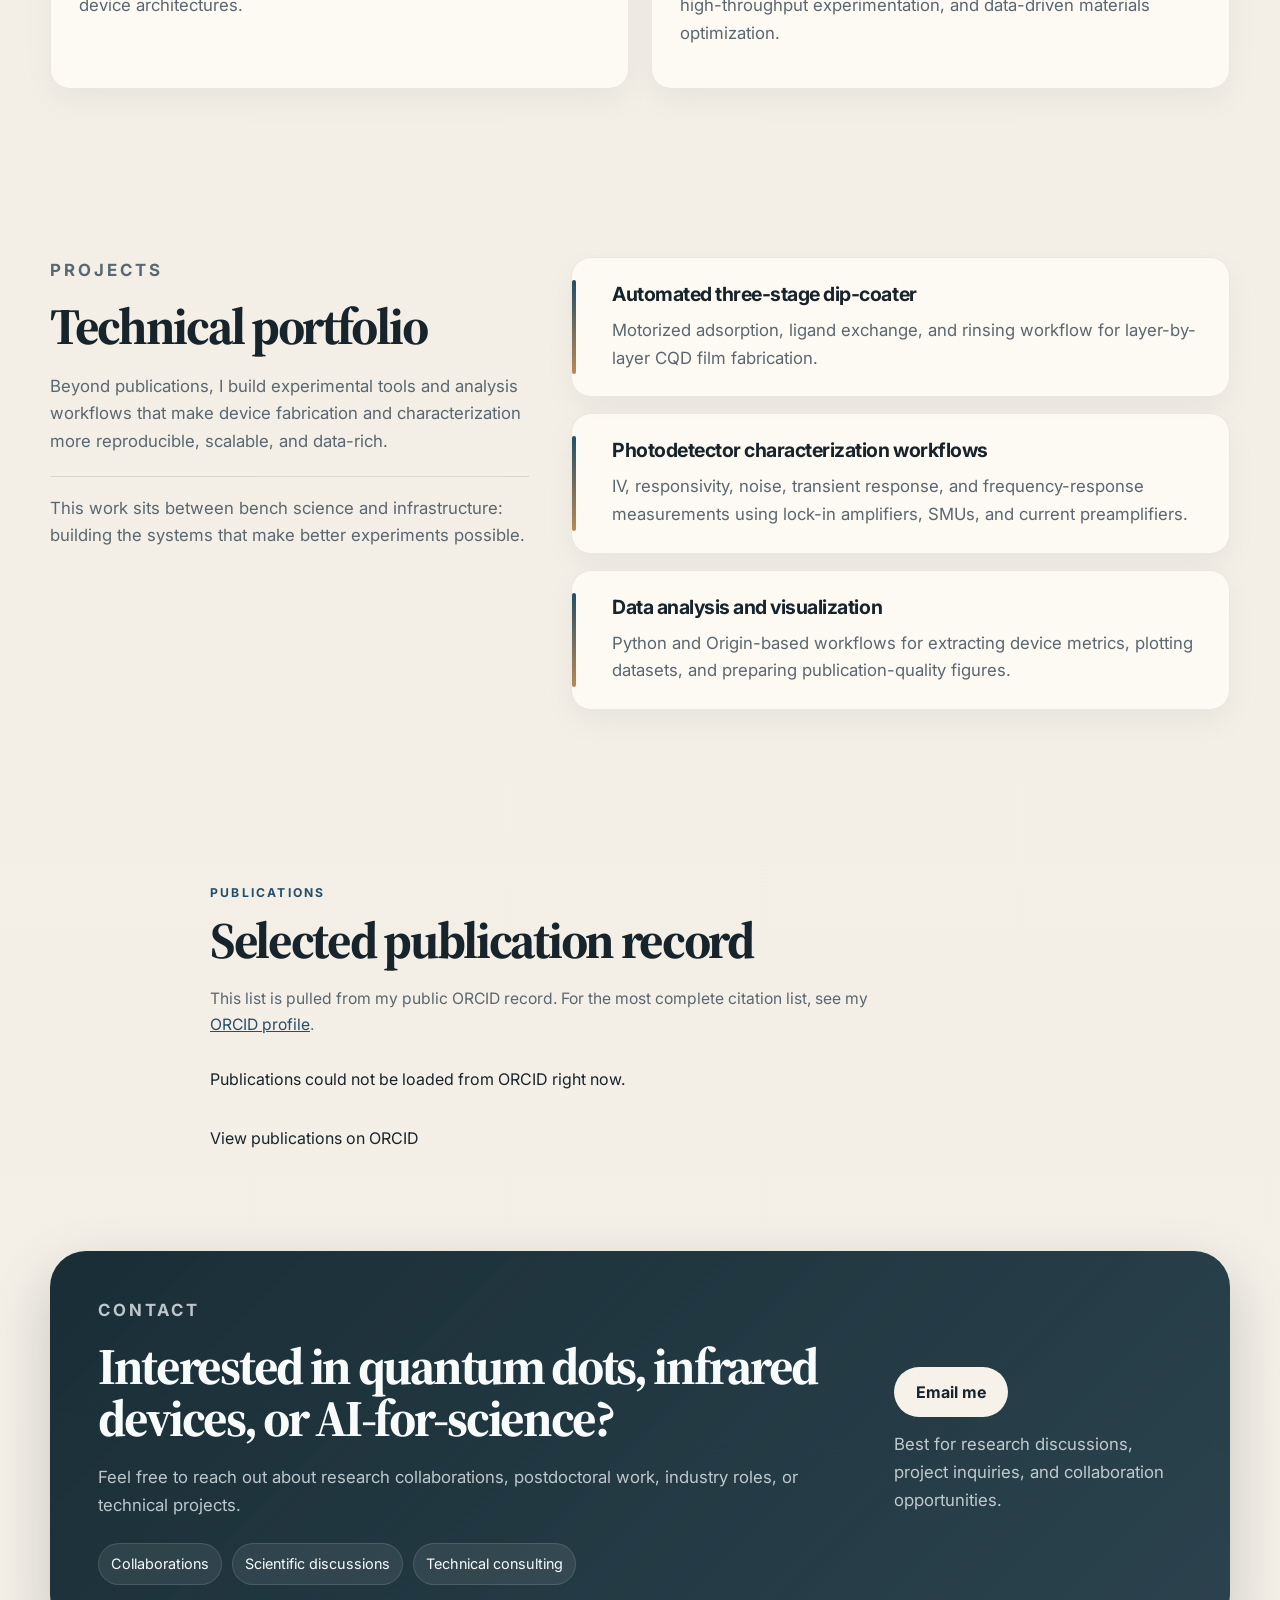
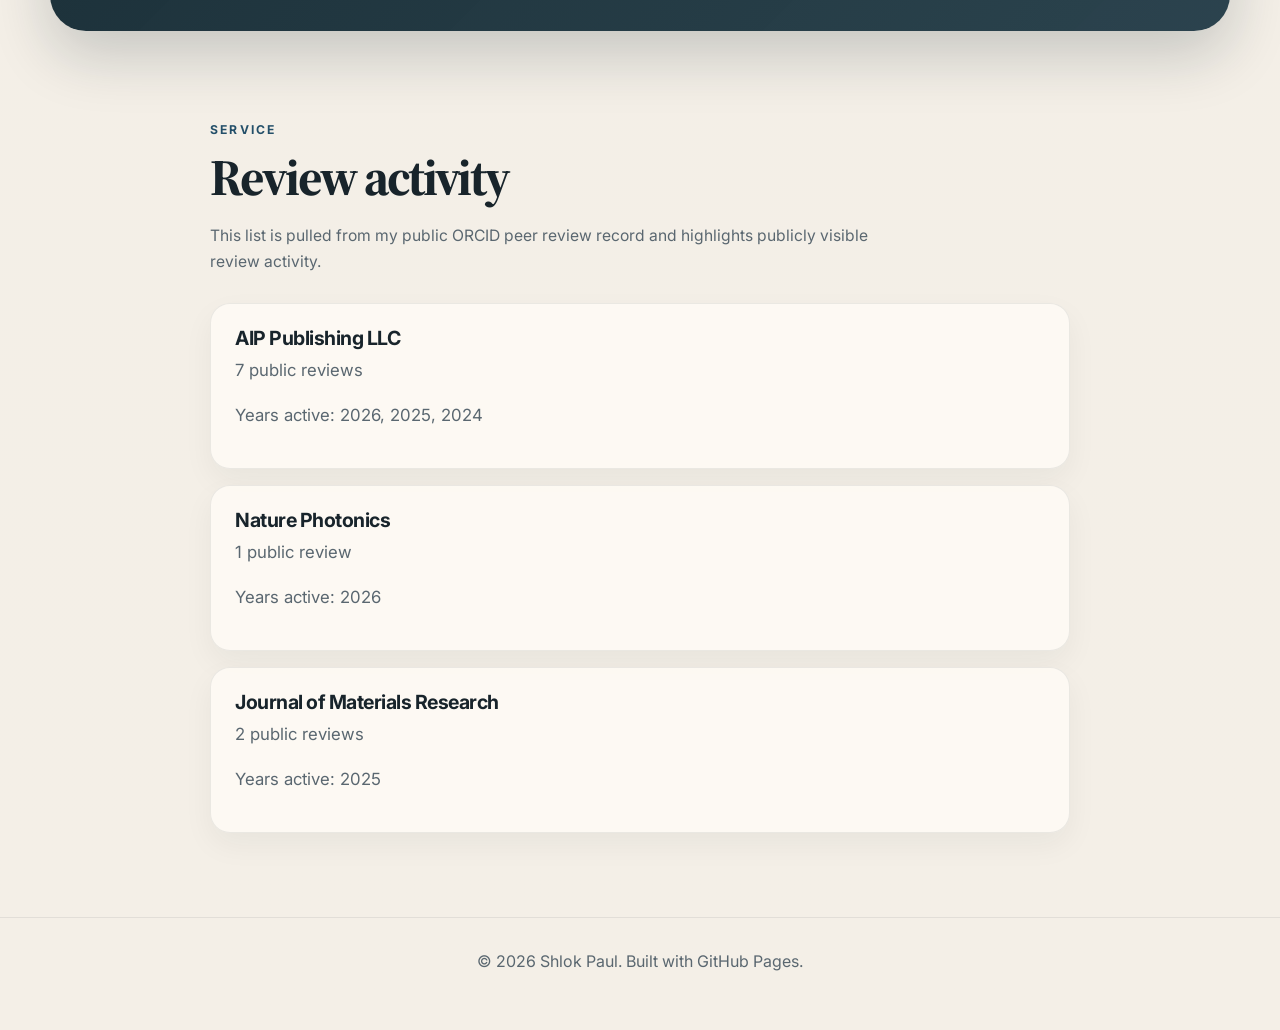
==== commit fd65e8f6: "Refresh site design for academic portfolio" ====
--- a/index.html
+++ b/index.html
@@ -8,7 +8,7 @@
   <link rel="stylesheet" href="style.css" />
   <link rel="preconnect" href="https://fonts.googleapis.com">
   <link rel="preconnect" href="https://fonts.gstatic.com" crossorigin>
-  <link href="https://fonts.googleapis.com/css2?family=Inter:wght@400;500;600;700;800&display=swap" rel="stylesheet">
+  <link href="https://fonts.googleapis.com/css2?family=Inter:wght@400;500;600;700;800&family=Source+Serif+4:wght@400;500;600;700&display=swap" rel="stylesheet">
 </head>
 <body>
   <header class="site-header">
@@ -34,9 +34,29 @@
           I am a materials scientist working at the intersection of colloidal quantum dots, infrared photodetectors,
           thin-film fabrication, spectroscopy, and experimental automation.
         </p>
+        <div class="hero-highlights">
+          <span>Colloidal quantum dot synthesis</span>
+          <span>Infrared photodetectors</span>
+          <span>Thin-film fabrication</span>
+          <span>Experimental automation</span>
+        </div>
         <div class="button-row">
           <a class="button primary" href="#research">View Research</a>
           <a class="button secondary" href="assets/shlokjoseph.paul.cv.pdf">Download CV</a>
+        </div>
+        <div class="hero-stats" aria-label="Research profile highlights">
+          <div>
+            <strong>Research Focus</strong>
+            <span>Heavy-metal-free infrared materials and device physics</span>
+          </div>
+          <div>
+            <strong>Methods</strong>
+            <span>Solution processing, spectroscopy, automation, and data workflows</span>
+          </div>
+          <div>
+            <strong>Current Role</strong>
+            <span>Postdoctoral Researcher at Los Alamos National Laboratory</span>
+          </div>
         </div>
       </div>
       <aside class="hero-card">
@@ -46,7 +66,21 @@
           alt="Portrait of Shlok Paul"
         />
         <h2>Shlok Paul</h2>
-        <p>Postdoctoral Researcher<br />Los Alamos National Laboratory</p>
+        <p class="hero-role">Postdoctoral Researcher<br />Los Alamos National Laboratory</p>
+        <div class="profile-details">
+          <div>
+            <span class="detail-label">Research</span>
+            <span>Quantum-dot optoelectronics, carrier dynamics, and infrared devices</span>
+          </div>
+          <div>
+            <span class="detail-label">Approach</span>
+            <span>Bridging materials synthesis, device engineering, and measurement automation</span>
+          </div>
+          <div>
+            <span class="detail-label">Interests</span>
+            <span>Scalable fabrication, AI-for-science workflows, and reproducible experimentation</span>
+          </div>
+        </div>
         <div class="quick-links">
           <a href="mailto:sjp553@nyu.edu">Email</a>
           <a href="https://scholar.google.com/citations?user=aXkkDCoAAAAJ&hl=en">Google Scholar</a>
@@ -56,18 +90,32 @@
       </aside>
     </section>
 
-    <section id="about" class="section narrow">
-      <p class="section-label">About</p>
-      <h2>About me</h2>
-      <p>
-        My research focuses on solution-processed semiconductor nanomaterials and optoelectronic devices, especially
-        colloidal quantum dots for near- and short-wave infrared detection. I develop materials, device architectures,
-        fabrication methods, and characterization workflows that connect fundamental photophysics to practical device performance.
-      </p>
-      <p>
-        I am especially interested in heavy-metal-free infrared materials, scalable thin-film deposition, device automation,
-        and the use of modern data and machine-learning workflows to accelerate experimental materials discovery.
-      </p>
+    <section id="about" class="section">
+      <div class="section-heading">
+        <p class="section-label">About</p>
+        <h2>About me</h2>
+      </div>
+      <div class="about-grid">
+        <div class="about-copy">
+          <p>
+            My research focuses on solution-processed semiconductor nanomaterials and optoelectronic devices, especially
+            colloidal quantum dots for near- and short-wave infrared detection. I develop materials, device architectures,
+            fabrication methods, and characterization workflows that connect fundamental photophysics to practical device performance.
+          </p>
+          <p>
+            I am especially interested in heavy-metal-free infrared materials, scalable thin-film deposition, device automation,
+            and the use of modern data and machine-learning workflows to accelerate experimental materials discovery.
+          </p>
+        </div>
+        <aside class="context-panel">
+          <p class="context-title">Current themes</p>
+          <ul class="context-list">
+            <li>Infrared-active colloidal nanomaterials for practical optoelectronics</li>
+            <li>Measurement systems that make device studies faster and more reproducible</li>
+            <li>Data-rich experimental workflows that support scientific scale-up</li>
+          </ul>
+        </aside>
+      </div>
     </section>
 
     <section id="research" class="section">
@@ -112,13 +160,16 @@
     </section>
 
     <section id="projects" class="section split">
-      <div>
+      <div class="split-intro">
         <p class="section-label">Projects</p>
         <h2>Technical portfolio</h2>
         <p>
           Beyond publications, I build experimental tools and analysis workflows that make device fabrication and characterization
           more reproducible, scalable, and data-rich.
         </p>
+        <p class="split-note">
+          This work sits between bench science and infrastructure: building the systems that make better experiments possible.
+        </p>
       </div>
       <div class="project-list">
         <div class="project-item">
@@ -137,10 +188,13 @@
     </section>
 
     <section id="publications" class="section narrow">
-      <h2>Publications</h2>
+      <div class="section-heading compact">
+        <p class="section-label">Publications</p>
+        <h2>Selected publication record</h2>
+      </div>
       <p class="note">
         This list is pulled from my public ORCID record. For the most complete citation list, see my
-        <a href="https://orcid.org/YOUR-ORCID-ID" target="_blank" rel="noopener">ORCID profile</a>.
+        <a href="https://orcid.org/0000-0001-8038-5497" target="_blank" rel="noopener">ORCID profile</a>.
       </p>
 
       <div id="orcid-publications" class="publication-list">
@@ -156,12 +210,23 @@
         <p class="section-label">Contact</p>
         <h2>Interested in quantum dots, infrared devices, or AI-for-science?</h2>
         <p>Feel free to reach out about research collaborations, postdoctoral work, industry roles, or technical projects.</p>
-      </div>
-      <a class="button primary" href="mailto:sjp553@nyu.edu">Email me</a>
+        <div class="contact-points">
+          <span>Collaborations</span>
+          <span>Scientific discussions</span>
+          <span>Technical consulting</span>
+        </div>
+      </div>
+      <div class="contact-actions">
+        <a class="button primary" href="mailto:sjp553@nyu.edu">Email me</a>
+        <p class="contact-note">Best for research discussions, project inquiries, and collaboration opportunities.</p>
+      </div>
     </section>
 
     <section id="reviews" class="section narrow">
-      <h2>Reviews</h2>
+      <div class="section-heading compact">
+        <p class="section-label">Service</p>
+        <h2>Review activity</h2>
+      </div>
       <p class="note">
         This list is pulled from my public ORCID peer review record and highlights publicly visible review activity.
       </p>
--- a/style.css
+++ b/style.css
@@ -1,299 +1,680 @@
 :root {
-  --bg: #f7f7f4;
-  --surface: #ffffff;
-  --text: #171717;
-  --muted: #666666;
-  --border: #deded8;
-  --accent: #2447ff;
-  --accent-dark: #1731b8;
-  --soft: #eef1ff;
-  --shadow: 0 24px 60px rgba(23, 23, 23, 0.08);
-}
-
-* { box-sizing: border-box; }
-html { scroll-behavior: smooth; }
+  --bg: #f3efe7;
+  --bg-accent: #e3ddd1;
+  --surface: rgba(255, 252, 246, 0.88);
+  --surface-strong: #fffdf8;
+  --surface-dark: #18313d;
+  --text: #18242b;
+  --muted: #5a6770;
+  --border: rgba(24, 36, 43, 0.12);
+  --border-strong: rgba(24, 36, 43, 0.2);
+  --accent: #234f69;
+  --accent-soft: #dfe9ef;
+  --accent-warm: #a96d2d;
+  --shadow: 0 24px 70px rgba(31, 43, 55, 0.12);
+  --radius-lg: 32px;
+  --radius-md: 20px;
+  --content-width: min(1180px, calc(100% - 48px));
+}
+
+* {
+  box-sizing: border-box;
+}
+
+html {
+  scroll-behavior: smooth;
+}
+
 body {
   margin: 0;
-  font-family: 'Inter', system-ui, -apple-system, BlinkMacSystemFont, 'Segoe UI', sans-serif;
-  background: var(--bg);
+  font-family: "Inter", system-ui, -apple-system, BlinkMacSystemFont, "Segoe UI", sans-serif;
   color: var(--text);
-  line-height: 1.6;
-}
-
-a { color: inherit; text-decoration: none; }
+  line-height: 1.65;
+  background:
+    radial-gradient(circle at top left, rgba(169, 109, 45, 0.08), transparent 24%),
+    radial-gradient(circle at top right, rgba(35, 79, 105, 0.14), transparent 28%),
+    linear-gradient(180deg, #f8f4ec 0%, var(--bg) 46%, #f4efe7 100%);
+}
+
+a {
+  color: inherit;
+  text-decoration: none;
+}
+
+main {
+  position: relative;
+}
 
 .site-header {
   position: sticky;
   top: 0;
   z-index: 100;
-  backdrop-filter: blur(16px);
-  background: rgba(247, 247, 244, 0.86);
-  border-bottom: 1px solid var(--border);
+  backdrop-filter: blur(18px);
+  background: rgba(243, 239, 231, 0.82);
+  border-bottom: 1px solid rgba(24, 36, 43, 0.08);
 }
 
 .nav {
-  width: min(1120px, calc(100% - 40px));
+  width: var(--content-width);
   margin: 0 auto;
-  height: 72px;
+  min-height: 74px;
   display: flex;
   align-items: center;
   justify-content: space-between;
+  gap: 24px;
 }
 
 .brand {
-  font-weight: 800;
+  font-family: "Source Serif 4", Georgia, serif;
+  font-size: 1.4rem;
+  font-weight: 700;
   letter-spacing: -0.03em;
-  font-size: 1.1rem;
 }
 
 .nav-links {
   display: flex;
-  gap: 24px;
+  flex-wrap: wrap;
+  gap: 18px;
   color: var(--muted);
   font-size: 0.95rem;
 }
 
-.nav-links a:hover { color: var(--text); }
+.nav-links a {
+  position: relative;
+  padding-bottom: 2px;
+}
+
+.nav-links a::after {
+  content: "";
+  position: absolute;
+  left: 0;
+  bottom: -2px;
+  width: 100%;
+  height: 1px;
+  background: var(--accent);
+  transform: scaleX(0);
+  transform-origin: left;
+  transition: transform 0.18s ease;
+}
+
+.nav-links a:hover {
+  color: var(--text);
+}
+
+.nav-links a:hover::after {
+  transform: scaleX(1);
+}
 
 .section {
-  width: min(1120px, calc(100% - 40px));
+  width: var(--content-width);
   margin: 0 auto;
-  padding: 96px 0;
-}
-
-.narrow { width: min(820px, calc(100% - 40px)); }
-
-.hero {
-  display: grid;
-  grid-template-columns: minmax(0, 1.5fr) 360px;
-  gap: 48px;
-  align-items: center;
-  min-height: calc(100vh - 72px);
+  padding: 84px 0;
+}
+
+.narrow {
+  width: min(860px, calc(100% - 48px));
 }
 
 .eyebrow,
 .section-label,
-.tag {
-  font-size: 0.78rem;
-  letter-spacing: 0.13em;
+.tag,
+.detail-label {
+  display: inline-block;
+  font-size: 0.76rem;
+  letter-spacing: 0.18em;
   text-transform: uppercase;
   font-weight: 700;
   color: var(--accent);
 }
 
-h1, h2, h3, p { margin-top: 0; }
+h1,
+h2,
+h3,
+p,
+ul {
+  margin-top: 0;
+}
+
+h1,
+h2,
+.hero-card h2 {
+  font-family: "Source Serif 4", Georgia, serif;
+}
 
 h1 {
-  font-size: clamp(2.8rem, 7vw, 5.8rem);
-  line-height: 0.96;
-  letter-spacing: -0.075em;
-  margin-bottom: 28px;
+  font-size: clamp(3.35rem, 7vw, 6.3rem);
+  line-height: 0.93;
+  letter-spacing: -0.055em;
+  margin-bottom: 22px;
+  max-width: 11.5ch;
 }
 
 h2 {
-  font-size: clamp(2rem, 4vw, 3.2rem);
-  line-height: 1.05;
-  letter-spacing: -0.055em;
-  margin-bottom: 24px;
+  font-size: clamp(2.2rem, 4vw, 3.5rem);
+  line-height: 1;
+  letter-spacing: -0.045em;
+  margin-bottom: 20px;
 }
 
 h3 {
-  font-size: 1.25rem;
+  font-size: 1.22rem;
+  line-height: 1.28;
   letter-spacing: -0.025em;
-  line-height: 1.25;
+  margin-bottom: 10px;
 }
 
 .hero-text,
-.narrow p,
+.about-copy p,
 .split p,
-.contact-section p {
-  font-size: 1.08rem;
-  color: var(--muted);
-}
-
-.button-row { display: flex; gap: 14px; flex-wrap: wrap; margin-top: 34px; }
+.contact-section p,
+.note,
+.publication-card p,
+.project-item p,
+.card p {
+  color: var(--muted);
+  font-size: 1.05rem;
+}
+
+.hero {
+  display: grid;
+  grid-template-columns: minmax(0, 1.2fr) minmax(300px, 380px);
+  gap: 54px;
+  align-items: start;
+  min-height: calc(100vh - 74px);
+  padding-top: 72px;
+}
+
+.hero-content {
+  padding: 20px 0 0;
+}
+
+.hero-content .eyebrow {
+  margin-bottom: 18px;
+}
+
+.hero-highlights {
+  display: flex;
+  flex-wrap: wrap;
+  gap: 10px;
+  margin: 28px 0 0;
+}
+
+.hero-highlights span {
+  padding: 9px 14px;
+  border-radius: 999px;
+  background: rgba(255, 253, 248, 0.82);
+  border: 1px solid rgba(35, 79, 105, 0.12);
+  color: var(--accent);
+  font-size: 0.92rem;
+  font-weight: 600;
+}
+
+.button-row {
+  display: flex;
+  gap: 14px;
+  flex-wrap: wrap;
+  margin-top: 28px;
+}
 
 .button {
   display: inline-flex;
   align-items: center;
   justify-content: center;
-  min-height: 48px;
-  padding: 0 20px;
+  min-height: 50px;
+  padding: 0 22px;
   border-radius: 999px;
   font-weight: 700;
-  transition: transform 0.16s ease, background 0.16s ease, border-color 0.16s ease;
-}
-
-.button:hover { transform: translateY(-2px); }
-.button.primary { background: var(--accent); color: white; }
-.button.primary:hover { background: var(--accent-dark); }
-.button.secondary { border: 1px solid var(--border); background: rgba(255,255,255,0.7); }
+  transition: transform 0.18s ease, background 0.18s ease, border-color 0.18s ease, color 0.18s ease;
+}
+
+.button:hover {
+  transform: translateY(-1px);
+}
+
+.button.primary {
+  background: var(--accent);
+  color: #f7fafc;
+  box-shadow: 0 14px 32px rgba(35, 79, 105, 0.18);
+}
+
+.button.primary:hover {
+  background: #1d455c;
+}
+
+.button.secondary {
+  background: rgba(255, 252, 246, 0.55);
+  border: 1px solid var(--border-strong);
+  color: var(--text);
+}
+
+.button.secondary:hover {
+  border-color: rgba(35, 79, 105, 0.35);
+}
+
+.hero-stats {
+  display: grid;
+  grid-template-columns: repeat(3, minmax(0, 1fr));
+  gap: 18px;
+  margin-top: 42px;
+}
+
+.hero-stats div {
+  padding: 20px 22px;
+  border-top: 1px solid rgba(24, 36, 43, 0.14);
+  background: linear-gradient(180deg, rgba(255, 253, 248, 0.7), rgba(255, 253, 248, 0.36));
+}
+
+.hero-stats strong {
+  display: block;
+  margin-bottom: 8px;
+  font-size: 0.95rem;
+}
+
+.hero-stats span {
+  color: var(--muted);
+  font-size: 0.96rem;
+}
 
 .hero-card {
-  background: var(--surface);
-  border: 1px solid var(--border);
-  border-radius: 28px;
-  padding: 28px;
+  position: relative;
+  padding: 32px;
+  border: 1px solid rgba(24, 36, 43, 0.08);
+  border-radius: var(--radius-lg);
+  background:
+    linear-gradient(180deg, rgba(255, 255, 255, 0.84), rgba(255, 252, 246, 0.96)),
+    linear-gradient(140deg, rgba(35, 79, 105, 0.08), transparent 45%);
   box-shadow: var(--shadow);
+  overflow: hidden;
+}
+
+.hero-card::before {
+  content: "";
+  position: absolute;
+  inset: 0 auto auto 0;
+  width: 100%;
+  height: 7px;
+  background: linear-gradient(90deg, var(--accent) 0%, #7da1b7 65%, rgba(169, 109, 45, 0.7) 100%);
 }
 
 .profile-image {
-  height: 150px;
-  width: 150px;
+  width: 164px;
+  height: 164px;
   border-radius: 50%;
   object-fit: cover;
   display: block;
   margin-bottom: 24px;
-  border: 1px solid var(--border);
-}
-
-.hero-card h2 { font-size: 1.8rem; margin-bottom: 8px; }
-.hero-card p { color: var(--muted); }
+  border: 4px solid rgba(255, 253, 248, 0.95);
+  box-shadow: 0 18px 40px rgba(24, 36, 43, 0.16);
+}
+
+.hero-card h2 {
+  font-size: 2rem;
+  margin-bottom: 10px;
+}
+
+.hero-role {
+  color: var(--muted);
+  font-size: 1rem;
+  margin-bottom: 20px;
+}
+
+.profile-details {
+  display: grid;
+  gap: 14px;
+  margin-bottom: 22px;
+}
+
+.profile-details div {
+  padding-top: 12px;
+  border-top: 1px solid rgba(24, 36, 43, 0.08);
+}
+
+.profile-details span:last-child {
+  display: block;
+  margin-top: 6px;
+  color: var(--muted);
+  font-size: 0.96rem;
+}
 
 .quick-links {
   display: grid;
   grid-template-columns: 1fr 1fr;
   gap: 10px;
-  margin-top: 24px;
 }
 
 .quick-links a {
-  padding: 10px 12px;
-  border: 1px solid var(--border);
-  border-radius: 12px;
-  color: var(--muted);
-  font-size: 0.92rem;
-}
-
-.quick-links a:hover { color: var(--text); border-color: var(--accent); }
-
-.section-heading { margin-bottom: 34px; }
+  padding: 12px 14px;
+  border-radius: 14px;
+  border: 1px solid rgba(24, 36, 43, 0.1);
+  background: rgba(255, 253, 248, 0.75);
+  color: var(--muted);
+  font-size: 0.93rem;
+  text-align: center;
+}
+
+.quick-links a:hover {
+  color: var(--text);
+  border-color: rgba(35, 79, 105, 0.3);
+}
+
+.section-heading {
+  margin-bottom: 30px;
+}
+
+.section-heading.compact {
+  margin-bottom: 14px;
+}
+
+.about-grid {
+  display: grid;
+  grid-template-columns: minmax(0, 1.2fr) minmax(260px, 0.7fr);
+  gap: 30px;
+  align-items: start;
+}
+
+.about-copy {
+  background: rgba(255, 252, 246, 0.58);
+  border: 1px solid rgba(24, 36, 43, 0.08);
+  border-radius: var(--radius-lg);
+  padding: 30px 32px;
+}
+
+.about-copy p:last-child,
+.card p:last-child,
+.project-item p:last-child {
+  margin-bottom: 0;
+}
+
+.context-panel {
+  background: var(--surface-strong);
+  border: 1px solid rgba(24, 36, 43, 0.1);
+  border-radius: var(--radius-md);
+  padding: 26px;
+  box-shadow: 0 18px 42px rgba(24, 36, 43, 0.07);
+}
+
+.context-title {
+  font-family: "Source Serif 4", Georgia, serif;
+  font-size: 1.45rem;
+  margin-bottom: 16px;
+}
+
+.context-list {
+  margin: 0;
+  padding-left: 20px;
+  color: var(--muted);
+}
+
+.context-list li + li {
+  margin-top: 12px;
+}
 
 .card-grid {
   display: grid;
   grid-template-columns: repeat(2, minmax(0, 1fr));
-  gap: 20px;
+  gap: 22px;
 }
 
 .card,
 .project-item,
+.publication-card,
 .publication {
-  background: var(--surface);
-  border: 1px solid var(--border);
-  border-radius: 24px;
+  border: 1px solid rgba(24, 36, 43, 0.08);
+  border-radius: var(--radius-md);
+  background: rgba(255, 252, 246, 0.82);
+  box-shadow: 0 12px 30px rgba(24, 36, 43, 0.05);
+}
+
+.card {
+  min-height: 270px;
   padding: 28px;
 }
 
-.card p,
-.project-item p,
-.pub-meta,
-.note { color: var(--muted); }
-
-.card { min-height: 270px; }
 .tag {
-  display: inline-block;
-  background: var(--soft);
-  padding: 7px 10px;
+  background: var(--accent-soft);
   border-radius: 999px;
+  padding: 8px 11px;
   margin-bottom: 18px;
 }
 
 .split {
   display: grid;
-  grid-template-columns: 0.9fr 1.1fr;
-  gap: 48px;
+  grid-template-columns: minmax(260px, 0.8fr) minmax(0, 1.1fr);
+  gap: 42px;
   align-items: start;
 }
 
-.project-list { display: grid; gap: 16px; }
-.project-item h3 { margin-bottom: 8px; }
-.project-item p { margin-bottom: 0; }
-
-.publication-list { display: grid; gap: 14px; margin-top: 28px; }
-.pub-title { font-weight: 700; margin-bottom: 6px; }
-.pub-meta { margin-bottom: 0; }
-.note { margin-top: 24px; font-size: 0.95rem; }
-
-.contact-section {
+.split-note {
+  margin-top: 20px;
+  padding-top: 18px;
+  border-top: 1px solid rgba(24, 36, 43, 0.12);
+  color: var(--text);
+  font-size: 0.98rem;
+}
+
+.project-list {
+  display: grid;
+  gap: 16px;
+}
+
+.project-item {
+  padding: 24px 26px;
+  position: relative;
+}
+
+.project-item::before {
+  content: "";
+  position: absolute;
+  left: 0;
+  top: 22px;
+  bottom: 22px;
+  width: 4px;
+  border-radius: 999px;
+  background: linear-gradient(180deg, var(--accent) 0%, rgba(169, 109, 45, 0.8) 100%);
+}
+
+.project-item h3,
+.project-item p {
+  margin-left: 14px;
+}
+
+.publication-list,
+.review-list {
+  display: grid;
+  gap: 16px;
+  margin-top: 28px;
+}
+
+.publication-card,
+.publication {
+  padding: 22px 24px;
+}
+
+.publication-card h3 {
+  margin-bottom: 6px;
+}
+
+.publication-card a:hover {
+  text-decoration: underline;
+}
+
+.pub-title {
+  font-weight: 700;
+  margin-bottom: 6px;
+}
+
+.pub-meta {
+  color: var(--muted);
+  margin-bottom: 0;
+}
+
+.note {
+  max-width: 68ch;
+  font-size: 0.98rem;
+}
+
+.note a {
+  color: var(--accent);
+  text-decoration: underline;
+  text-decoration-thickness: 1px;
+}
+
+.show-more-row {
   display: flex;
   align-items: center;
-  justify-content: space-between;
-  gap: 32px;
-  background: var(--text);
-  color: white;
-  border-radius: 32px;
-  padding: 56px;
-  margin-bottom: 80px;
-}
-
-.contact-section p,
-.contact-section .section-label { color: rgba(255,255,255,0.72); }
-.contact-section .button.primary { background: white; color: var(--text); flex: 0 0 auto; }
-
-.footer {
-  border-top: 1px solid var(--border);
-  color: var(--muted);
-  text-align: center;
-  padding: 32px 20px;
-}
-
-@media (max-width: 860px) {
-  .nav { height: auto; padding: 18px 0; align-items: flex-start; gap: 14px; }
-  .nav, .nav-links { flex-direction: column; }
-  .nav-links { gap: 10px; }
-  .hero, .split { grid-template-columns: 1fr; }
-  .hero { min-height: auto; padding-top: 64px; }
-  .card-grid { grid-template-columns: 1fr; }
-  .contact-section { flex-direction: column; align-items: flex-start; padding: 34px; }
-}
-
-
-.publication-list {
-  display: grid;
-  gap: 1rem;
-}
-
-.review-list {
-  display: grid;
-  gap: 1rem;
-  margin-top: 28px;
-}
-
-.publication-card {
-  padding: 1.25rem;
-  border: 1px solid #e5e7eb;
-  border-radius: 18px;
-  background: #ffffff;
-}
-
-.publication-card h3 {
-  margin: 0 0 0.4rem;
-  font-size: 1rem;
-}
-
-.publication-card p {
-  margin: 0.25rem 0;
-  color: #4b5563;
-}
-
-.publication-card a {
-  color: inherit;
-  text-decoration: none;
-}
-
-.publication-card a:hover {
-  text-decoration: underline;
-}
-
-
-.show-more-row {
-  margin-top: 1.5rem;
-  display: flex;
-  align-items: center;
-  gap: 1rem;
+  gap: 16px;
   flex-wrap: wrap;
+  margin-top: 8px;
 }
 
 .show-more-row .pub-meta {
   margin: 0;
 }
+
+.contact-section {
+  display: grid;
+  grid-template-columns: minmax(0, 1fr) auto;
+  gap: 28px;
+  align-items: center;
+  background:
+    linear-gradient(135deg, rgba(16, 37, 47, 0.96), rgba(30, 56, 68, 0.94)),
+    linear-gradient(180deg, rgba(255, 255, 255, 0.08), transparent);
+  color: #f8fbfc;
+  border-radius: 36px;
+  padding: 46px 48px;
+  box-shadow: 0 24px 60px rgba(16, 37, 47, 0.2);
+}
+
+.contact-section .section-label,
+.contact-section p,
+.contact-note {
+  color: rgba(240, 246, 248, 0.76);
+}
+
+.contact-points {
+  display: flex;
+  flex-wrap: wrap;
+  gap: 10px;
+  margin-top: 24px;
+}
+
+.contact-points span {
+  padding: 8px 12px;
+  border-radius: 999px;
+  background: rgba(255, 255, 255, 0.08);
+  border: 1px solid rgba(255, 255, 255, 0.12);
+  font-size: 0.9rem;
+}
+
+.contact-actions {
+  display: grid;
+  gap: 14px;
+  justify-items: start;
+}
+
+.contact-section .button.primary {
+  background: #f7f2e9;
+  color: var(--text);
+  box-shadow: none;
+}
+
+.contact-note {
+  max-width: 18rem;
+  font-size: 0.93rem;
+  margin: 0;
+}
+
+.footer {
+  border-top: 1px solid rgba(24, 36, 43, 0.08);
+  color: var(--muted);
+  text-align: center;
+  padding: 30px 20px 40px;
+}
+
+@media (max-width: 980px) {
+  .hero,
+  .about-grid,
+  .split,
+  .contact-section {
+    grid-template-columns: 1fr;
+  }
+
+  .hero {
+    min-height: auto;
+  }
+
+  .hero-stats {
+    grid-template-columns: 1fr;
+  }
+
+  .contact-actions {
+    justify-items: start;
+  }
+}
+
+@media (max-width: 860px) {
+  .nav {
+    padding: 18px 0;
+    align-items: flex-start;
+  }
+
+  .nav,
+  .nav-links {
+    flex-direction: column;
+  }
+
+  .section {
+    padding: 68px 0;
+  }
+
+  .hero {
+    gap: 34px;
+    padding-top: 42px;
+  }
+
+  .card-grid,
+  .quick-links {
+    grid-template-columns: 1fr;
+  }
+
+  .hero-card,
+  .about-copy,
+  .context-panel,
+  .contact-section {
+    padding: 26px;
+  }
+}
+
+@media (max-width: 620px) {
+  :root {
+    --content-width: min(100% - 28px, 1180px);
+  }
+
+  h1 {
+    font-size: clamp(2.7rem, 13vw, 4.1rem);
+  }
+
+  h2 {
+    font-size: clamp(1.9rem, 8vw, 2.7rem);
+  }
+
+  .button-row,
+  .contact-points {
+    flex-direction: column;
+    align-items: stretch;
+  }
+
+  .button,
+  .contact-section .button.primary {
+    width: 100%;
+  }
+
+  .hero-highlights {
+    gap: 8px;
+  }
+
+  .hero-highlights span {
+    width: 100%;
+    text-align: center;
+  }
+}
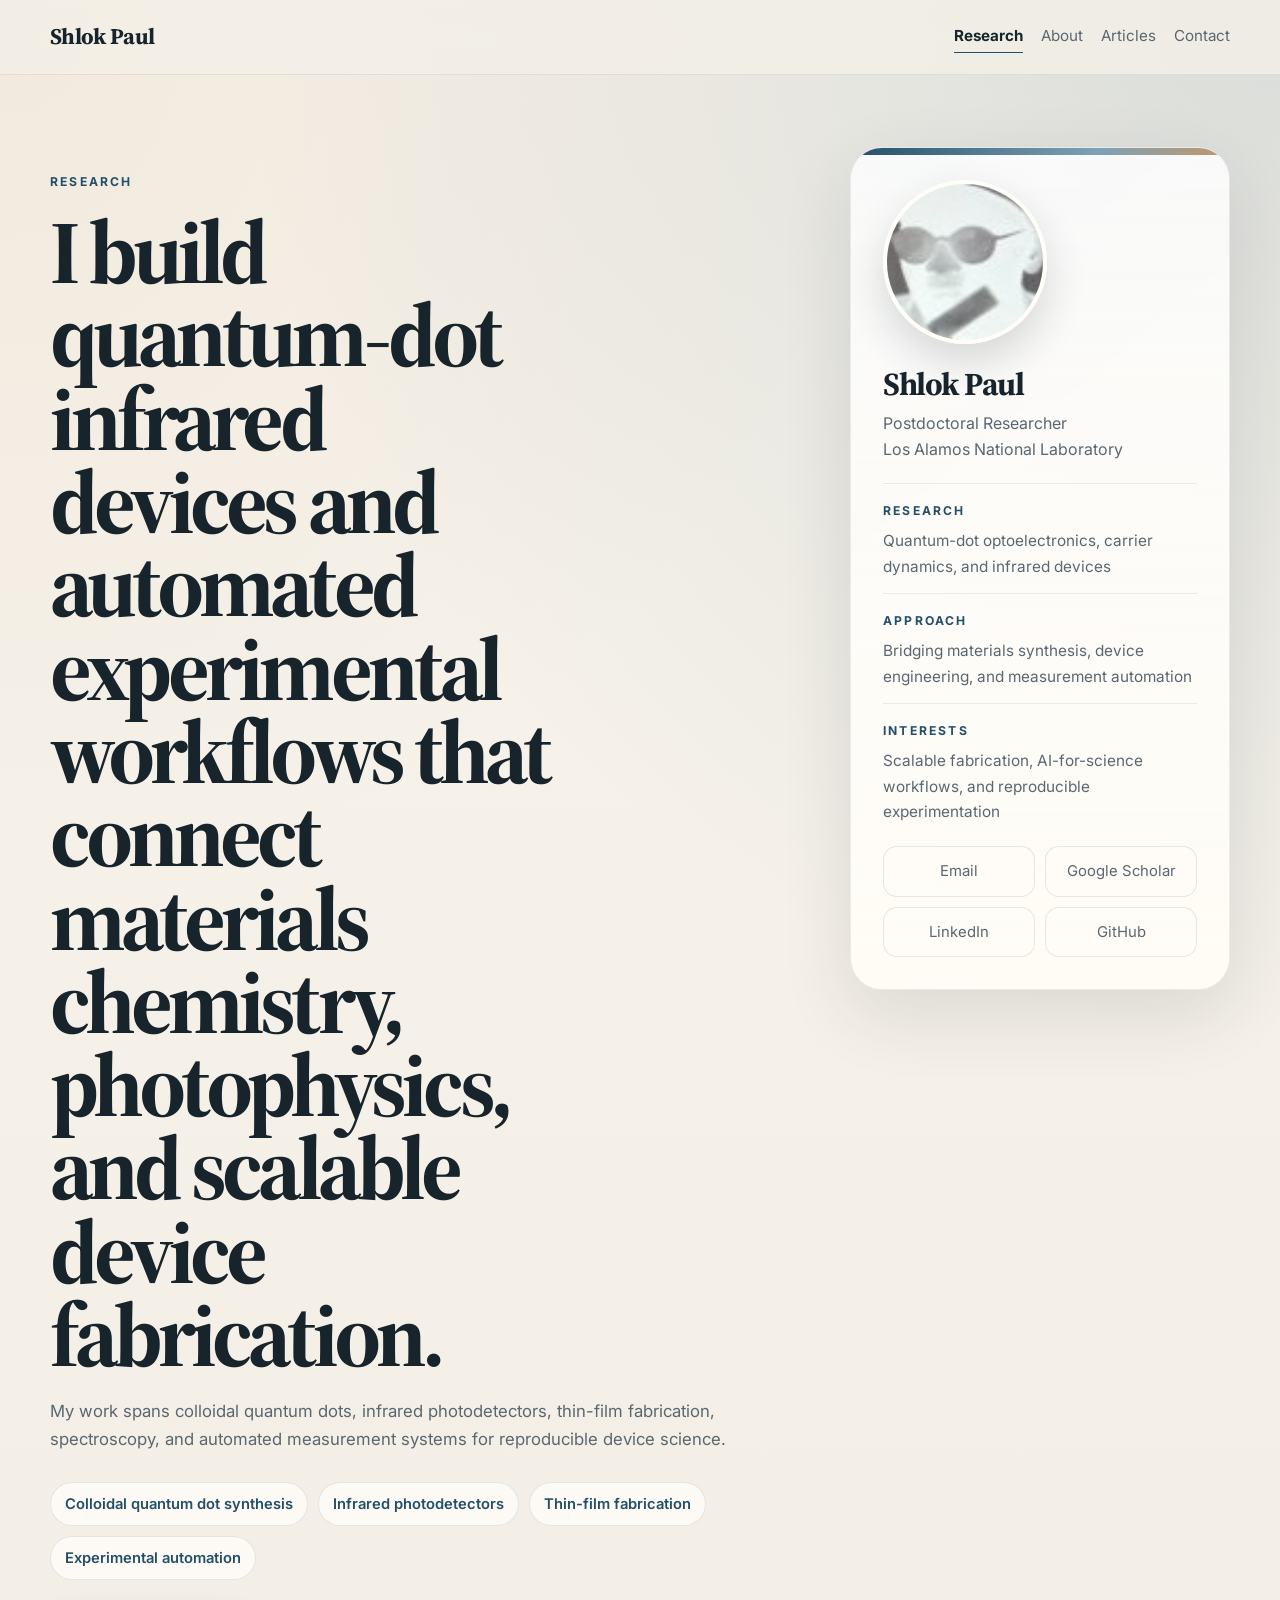
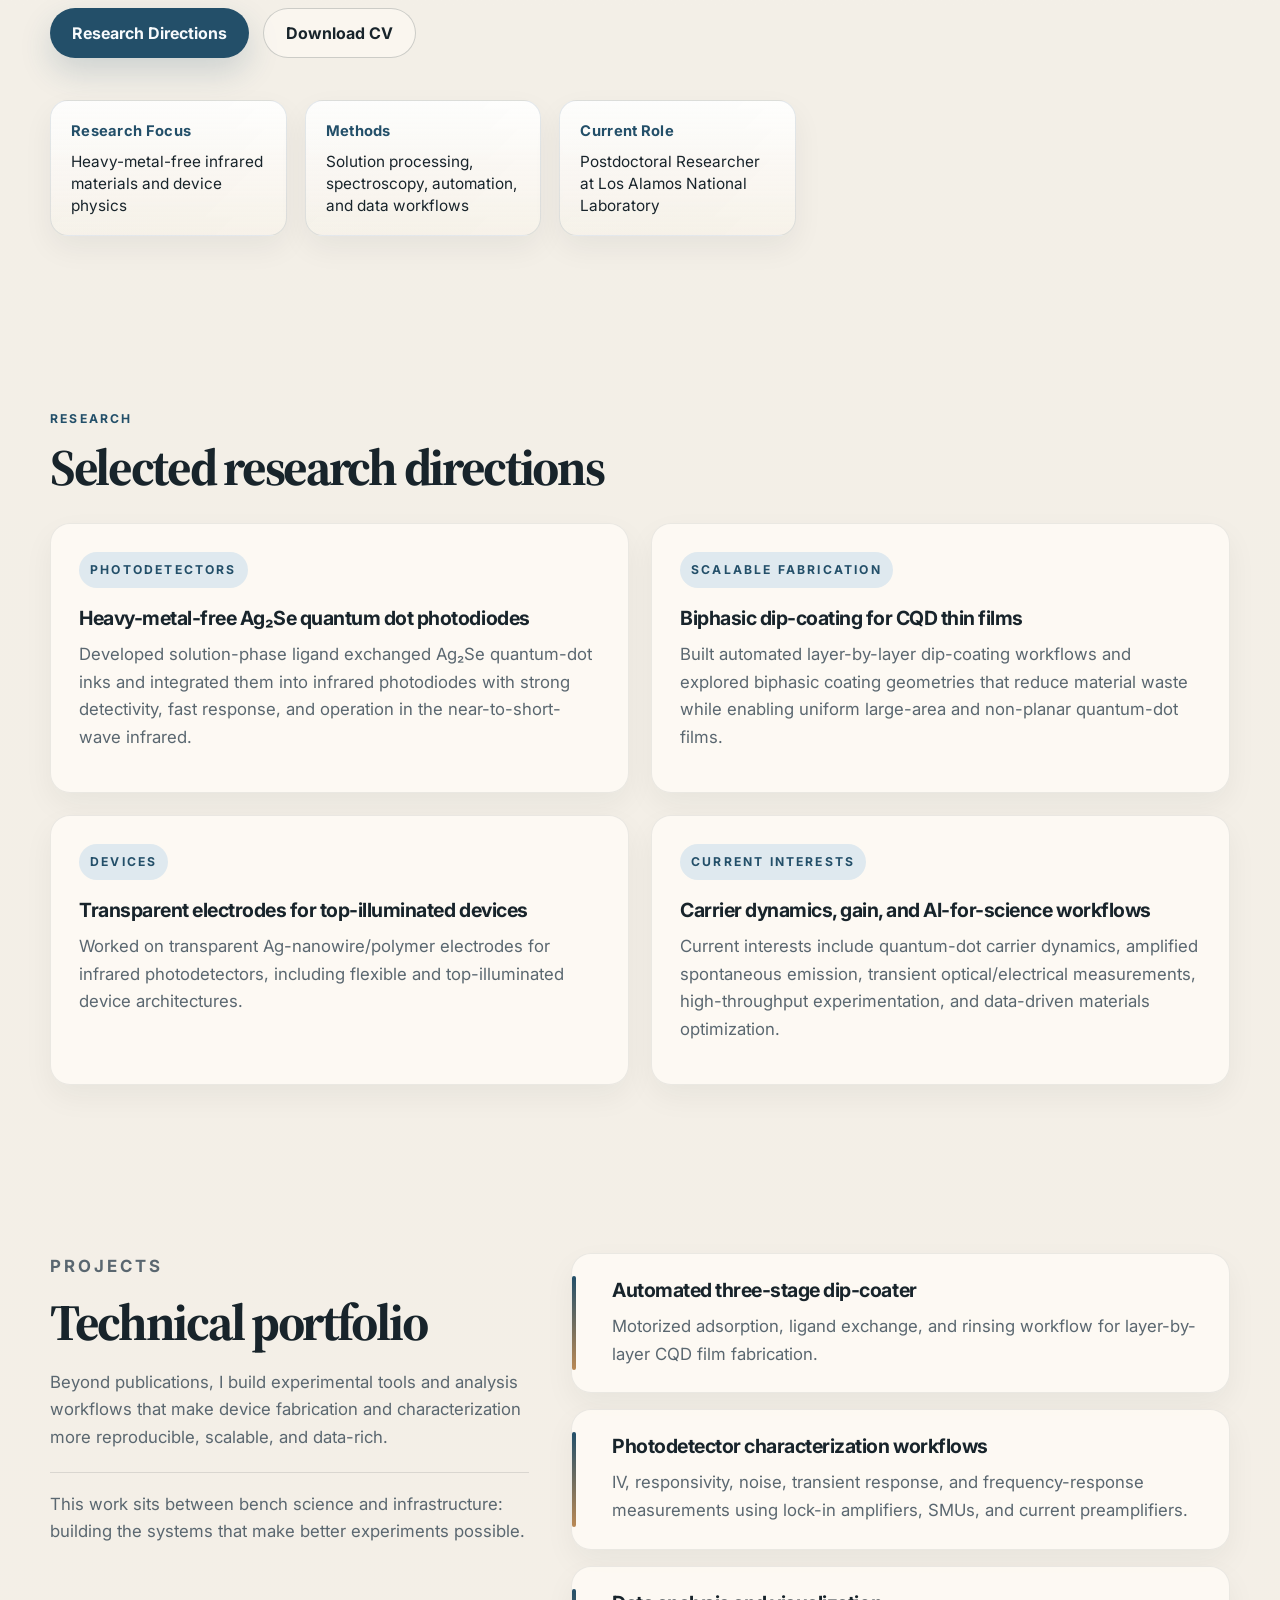
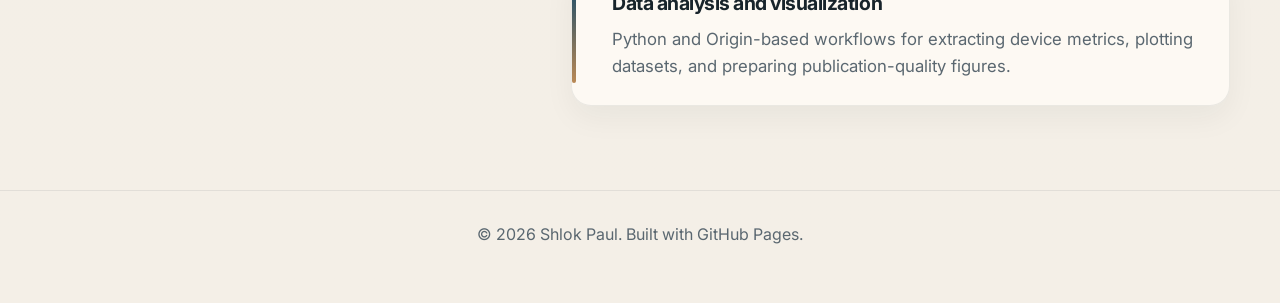
==== commit b38cd546: "Split site into research about articles and contact pages" ====
--- a/index.html
+++ b/index.html
@@ -3,8 +3,8 @@
 <head>
   <meta charset="UTF-8" />
   <meta name="viewport" content="width=device-width, initial-scale=1.0" />
-  <meta name="description" content="Shlok Paul — materials scientist working on colloidal quantum dots, infrared photodetectors, thin-film fabrication, and automated experimental workflows." />
-  <title>Shlok Paul | Materials Scientist</title>
+  <meta name="description" content="Shlok Paul — research in colloidal quantum dots, infrared photodetectors, thin-film fabrication, and automated experimental workflows." />
+  <title>Research | Shlok Paul</title>
   <link rel="stylesheet" href="style.css" />
   <link rel="preconnect" href="https://fonts.googleapis.com">
   <link rel="preconnect" href="https://fonts.gstatic.com" crossorigin>
@@ -13,26 +13,24 @@
 <body>
   <header class="site-header">
     <nav class="nav">
-      <a class="brand" href="#top">Shlok Paul</a>
+      <a class="brand" href="index.html">Shlok Paul</a>
       <div class="nav-links">
-        <a href="#about">About</a>
-        <a href="#research">Research</a>
-        <a href="#projects">Projects</a>
-        <a href="#publications">Publications</a>
-        <a href="#contact">Contact</a>
-        <a href="#reviews">Reviews</a>
+        <a class="active" href="index.html">Research</a>
+        <a href="about.html">About</a>
+        <a href="articles.html">Articles</a>
+        <a href="contact.html">Contact</a>
       </div>
     </nav>
   </header>
 
-  <main id="top">
+  <main>
     <section class="hero section">
       <div class="hero-content">
-        <p class="eyebrow">Materials Science · Quantum Dots · Infrared Optoelectronics</p>
+        <p class="eyebrow">Research</p>
         <h1>I build quantum-dot infrared devices and automated experimental workflows that connect materials chemistry, photophysics, and scalable device fabrication.</h1>
         <p class="hero-text">
-          I am a materials scientist working at the intersection of colloidal quantum dots, infrared photodetectors,
-          thin-film fabrication, spectroscopy, and experimental automation.
+          My work spans colloidal quantum dots, infrared photodetectors, thin-film fabrication, spectroscopy,
+          and automated measurement systems for reproducible device science.
         </p>
         <div class="hero-highlights">
           <span>Colloidal quantum dot synthesis</span>
@@ -41,7 +39,7 @@
           <span>Experimental automation</span>
         </div>
         <div class="button-row">
-          <a class="button primary" href="#research">View Research</a>
+          <a class="button primary" href="#research-directions">Research Directions</a>
           <a class="button secondary" href="assets/shlokjoseph.paul.cv.pdf">Download CV</a>
         </div>
         <div class="hero-stats" aria-label="Research profile highlights">
@@ -90,35 +88,7 @@
       </aside>
     </section>
 
-    <section id="about" class="section">
-      <div class="section-heading">
-        <p class="section-label">About</p>
-        <h2>About me</h2>
-      </div>
-      <div class="about-grid">
-        <div class="about-copy">
-          <p>
-            My research focuses on solution-processed semiconductor nanomaterials and optoelectronic devices, especially
-            colloidal quantum dots for near- and short-wave infrared detection. I develop materials, device architectures,
-            fabrication methods, and characterization workflows that connect fundamental photophysics to practical device performance.
-          </p>
-          <p>
-            I am especially interested in heavy-metal-free infrared materials, scalable thin-film deposition, device automation,
-            and the use of modern data and machine-learning workflows to accelerate experimental materials discovery.
-          </p>
-        </div>
-        <aside class="context-panel">
-          <p class="context-title">Current themes</p>
-          <ul class="context-list">
-            <li>Infrared-active colloidal nanomaterials for practical optoelectronics</li>
-            <li>Measurement systems that make device studies faster and more reproducible</li>
-            <li>Data-rich experimental workflows that support scientific scale-up</li>
-          </ul>
-        </aside>
-      </div>
-    </section>
-
-    <section id="research" class="section">
+    <section id="research-directions" class="section">
       <div class="section-heading">
         <p class="section-label">Research</p>
         <h2>Selected research directions</h2>
@@ -159,7 +129,7 @@
       </div>
     </section>
 
-    <section id="projects" class="section split">
+    <section class="section split">
       <div class="split-intro">
         <p class="section-label">Projects</p>
         <h2>Technical portfolio</h2>
@@ -186,66 +156,14 @@
         </div>
       </div>
     </section>
-
-    <section id="publications" class="section narrow">
-      <div class="section-heading compact">
-        <p class="section-label">Publications</p>
-        <h2>Selected publication record</h2>
-      </div>
-      <p class="note">
-        This list is pulled from my public ORCID record. For the most complete citation list, see my
-        <a href="https://orcid.org/0000-0001-8038-5497" target="_blank" rel="noopener">ORCID profile</a>.
-      </p>
-
-      <div id="orcid-publications" class="publication-list">
-        <div class="publication">
-          <p class="pub-title">Loading publications from ORCID...</p>
-          <p class="pub-meta">If this does not load, please visit my ORCID profile directly.</p>
-        </div>
-      </div>
-    </section>
-
-    <section id="contact" class="section contact-section">
-      <div>
-        <p class="section-label">Contact</p>
-        <h2>Interested in quantum dots, infrared devices, or AI-for-science?</h2>
-        <p>Feel free to reach out about research collaborations, postdoctoral work, industry roles, or technical projects.</p>
-        <div class="contact-points">
-          <span>Collaborations</span>
-          <span>Scientific discussions</span>
-          <span>Technical consulting</span>
-        </div>
-      </div>
-      <div class="contact-actions">
-        <a class="button primary" href="mailto:sjp553@nyu.edu">Email me</a>
-        <p class="contact-note">Best for research discussions, project inquiries, and collaboration opportunities.</p>
-      </div>
-    </section>
-
-    <section id="reviews" class="section narrow">
-      <div class="section-heading compact">
-        <p class="section-label">Service</p>
-        <h2>Review activity</h2>
-      </div>
-      <p class="note">
-        This list is pulled from my public ORCID peer review record and highlights publicly visible review activity.
-      </p>
-
-      <div id="orcid-reviews" class="review-list">
-        <div class="publication">
-          <p class="pub-title">Loading review activity from ORCID...</p>
-          <p class="pub-meta">If this does not load, please visit my ORCID profile directly.</p>
-        </div>
-      </div>
-    </section>
   </main>
 
   <footer class="footer">
     <p>© <span id="year"></span> Shlok Paul. Built with GitHub Pages.</p>
   </footer>
 
-  <script src="orcid-publications.js"></script>
   <script>
-    document.getElementById('year').textContent = new Date().getFullYear();
+    document.getElementById("year").textContent = new Date().getFullYear();
   </script>
 </body>
+</html>
--- a/style.css
+++ b/style.css
@@ -101,6 +101,15 @@
   color: var(--text);
 }
 
+.nav-links a.active {
+  color: var(--text);
+  font-weight: 700;
+}
+
+.nav-links a.active::after {
+  transform: scaleX(1);
+}
+
 .nav-links a:hover::after {
   transform: scaleX(1);
 }
@@ -184,6 +193,16 @@
   padding-top: 72px;
 }
 
+.page-hero {
+  padding-top: 96px;
+  padding-bottom: 24px;
+}
+
+.page-title {
+  max-width: 13ch;
+  margin-bottom: 18px;
+}
+
 .hero-content {
   padding: 20px 0 0;
 }
@@ -259,20 +278,28 @@
 }
 
 .hero-stats div {
-  padding: 20px 22px;
-  border-top: 1px solid rgba(24, 36, 43, 0.14);
-  background: linear-gradient(180deg, rgba(255, 253, 248, 0.7), rgba(255, 253, 248, 0.36));
+  padding: 18px 20px;
+  border: 1px solid rgba(35, 79, 105, 0.12);
+  border-radius: 18px;
+  background:
+    linear-gradient(180deg, rgba(255, 255, 255, 0.92), rgba(247, 242, 233, 0.82)),
+    linear-gradient(135deg, rgba(35, 79, 105, 0.05), transparent);
+  box-shadow: 0 12px 30px rgba(24, 36, 43, 0.06);
 }
 
 .hero-stats strong {
   display: block;
-  margin-bottom: 8px;
-  font-size: 0.95rem;
+  margin-bottom: 7px;
+  font-size: 0.92rem;
+  color: var(--accent);
+  letter-spacing: 0.02em;
 }
 
 .hero-stats span {
-  color: var(--muted);
+  display: block;
+  color: var(--text);
   font-size: 0.96rem;
+  line-height: 1.45;
 }
 
 .hero-card {
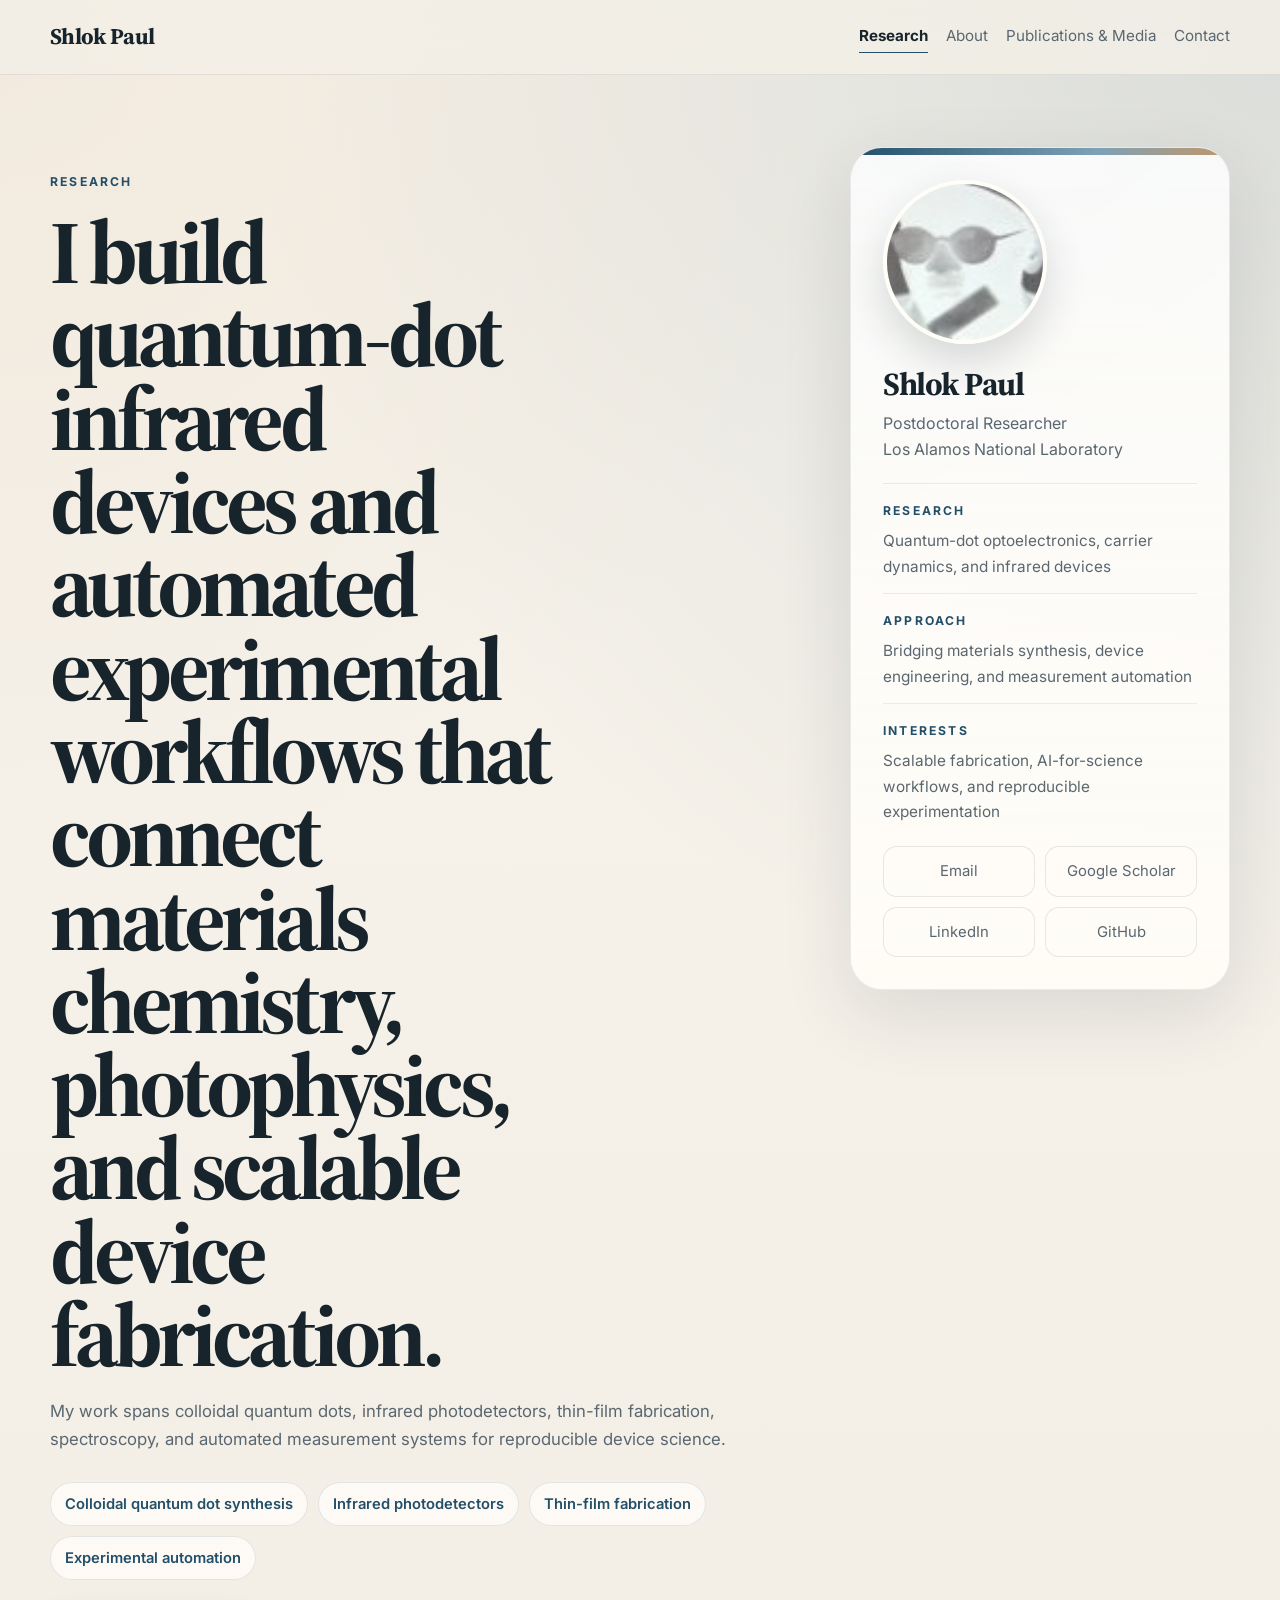
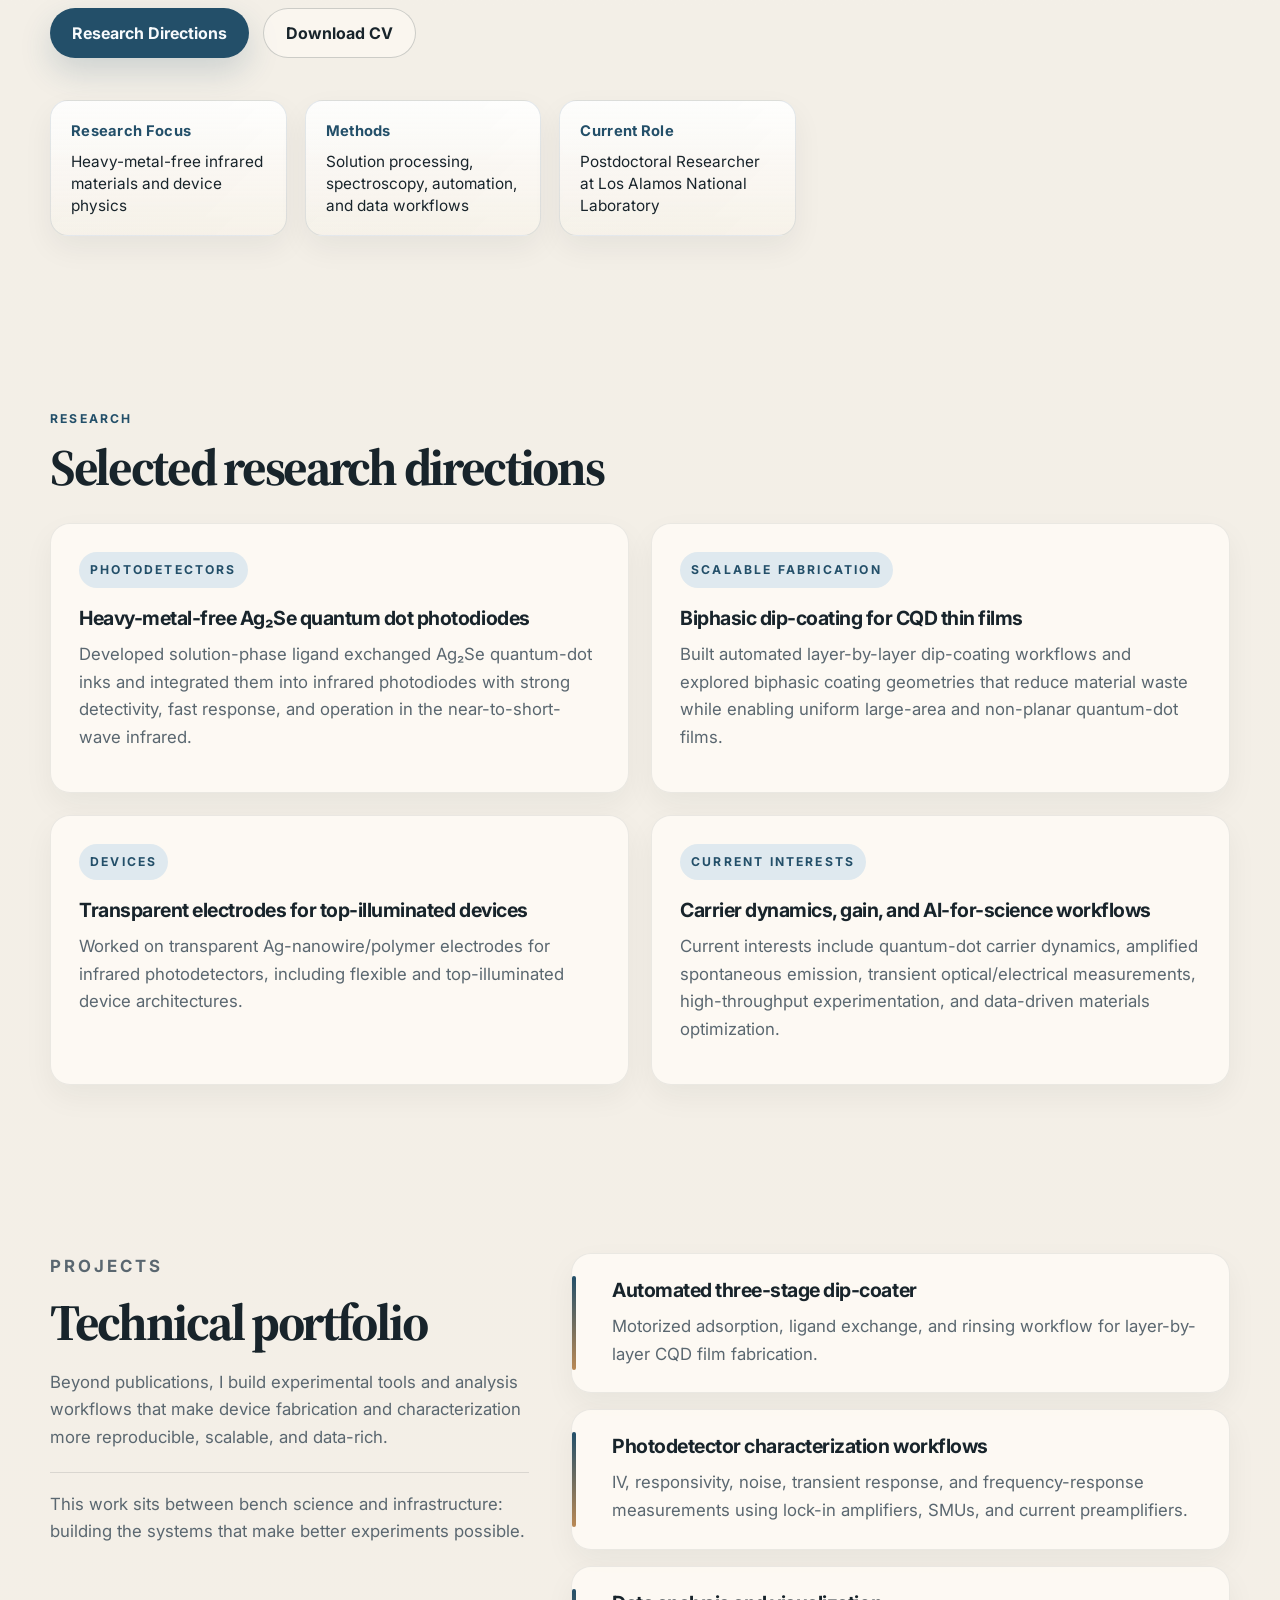
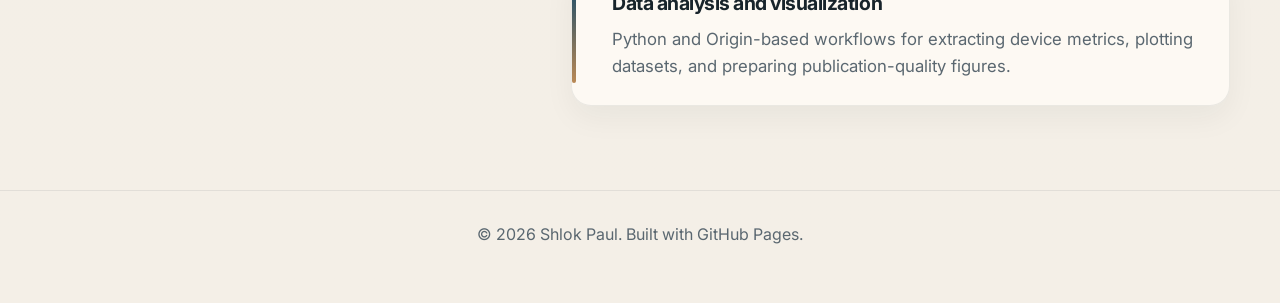
==== commit 626a2833: "Improve publications media page" ====
--- a/index.html
+++ b/index.html
@@ -17,7 +17,7 @@
       <div class="nav-links">
         <a class="active" href="index.html">Research</a>
         <a href="about.html">About</a>
-        <a href="articles.html">Articles</a>
+        <a href="articles.html">Publications &amp; Media</a>
         <a href="contact.html">Contact</a>
       </div>
     </nav>
--- a/style.css
+++ b/style.css
@@ -203,6 +203,34 @@
   margin-bottom: 18px;
 }
 
+.page-jumps {
+  display: flex;
+  flex-wrap: wrap;
+  gap: 10px;
+  margin-top: 28px;
+}
+
+.page-jumps a {
+  display: inline-flex;
+  align-items: center;
+  justify-content: center;
+  min-height: 42px;
+  padding: 0 16px;
+  border-radius: 999px;
+  border: 1px solid rgba(35, 79, 105, 0.14);
+  background: rgba(255, 253, 248, 0.72);
+  color: var(--accent);
+  font-size: 0.93rem;
+  font-weight: 700;
+  transition: transform 0.18s ease, border-color 0.18s ease, color 0.18s ease;
+}
+
+.page-jumps a:hover {
+  color: var(--text);
+  border-color: rgba(35, 79, 105, 0.35);
+  transform: translateY(-1px);
+}
+
 .hero-content {
   padding: 20px 0 0;
 }
@@ -512,6 +540,12 @@
   margin-top: 28px;
 }
 
+.news-list {
+  display: grid;
+  gap: 16px;
+  margin-top: 28px;
+}
+
 .publication-card,
 .publication {
   padding: 22px 24px;
@@ -523,6 +557,42 @@
 
 .publication-card a:hover {
   text-decoration: underline;
+}
+
+.news-card {
+  display: grid;
+  grid-template-columns: 104px minmax(0, 1fr);
+  gap: 16px;
+  align-items: center;
+  overflow: hidden;
+}
+
+.news-thumb {
+  width: 104px;
+  min-width: 104px;
+  max-width: 104px;
+  aspect-ratio: 4 / 3;
+  height: auto;
+  object-fit: cover;
+  border-radius: 12px;
+  display: block;
+  border: 1px solid rgba(24, 36, 43, 0.08);
+  overflow: hidden;
+}
+
+.news-content {
+  min-width: 0;
+}
+
+.news-content h3 {
+  margin-bottom: 8px;
+}
+
+.news-source {
+  color: var(--accent);
+  font-size: 0.9rem;
+  font-weight: 700;
+  margin-bottom: 6px;
 }
 
 .pub-title {
@@ -664,6 +734,15 @@
     grid-template-columns: 1fr;
   }
 
+  .news-card {
+    grid-template-columns: 1fr;
+  }
+
+  .news-thumb {
+    width: 100%;
+    height: 190px;
+  }
+
   .hero-card,
   .about-copy,
   .context-panel,
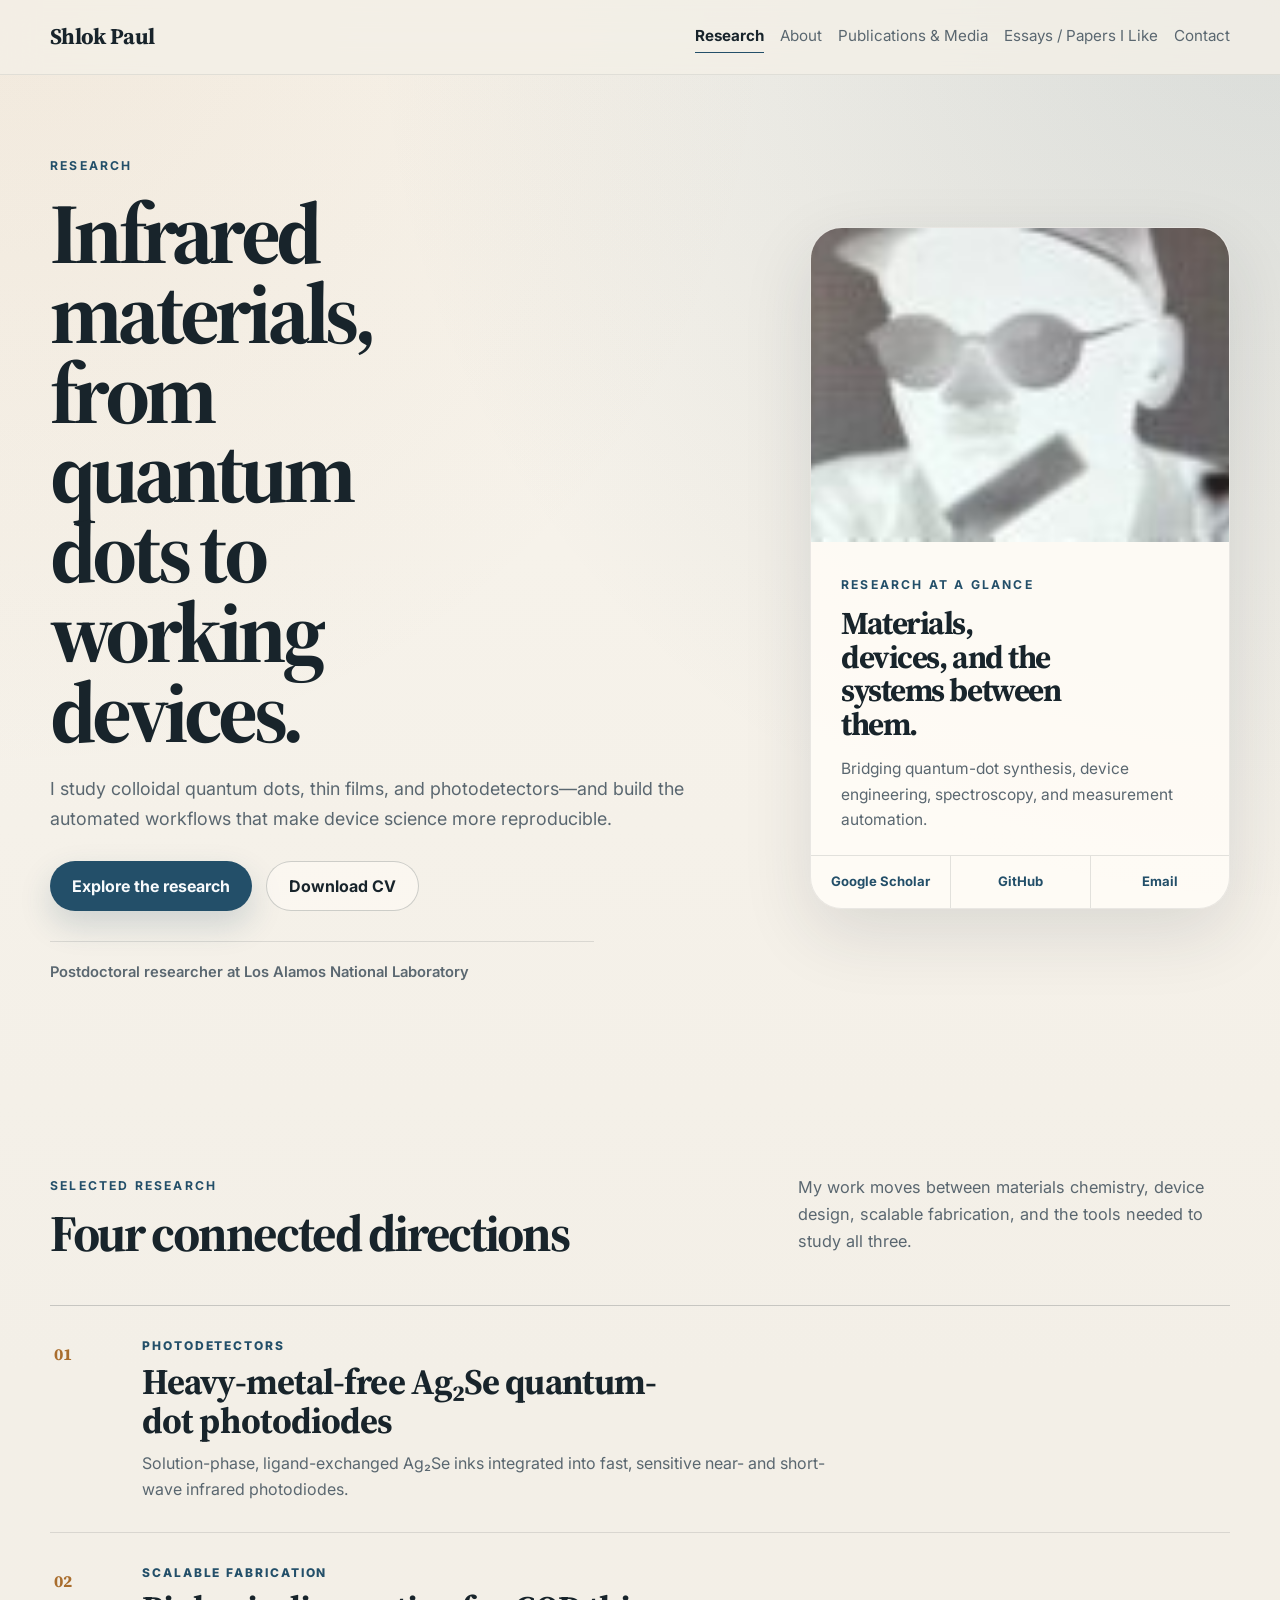
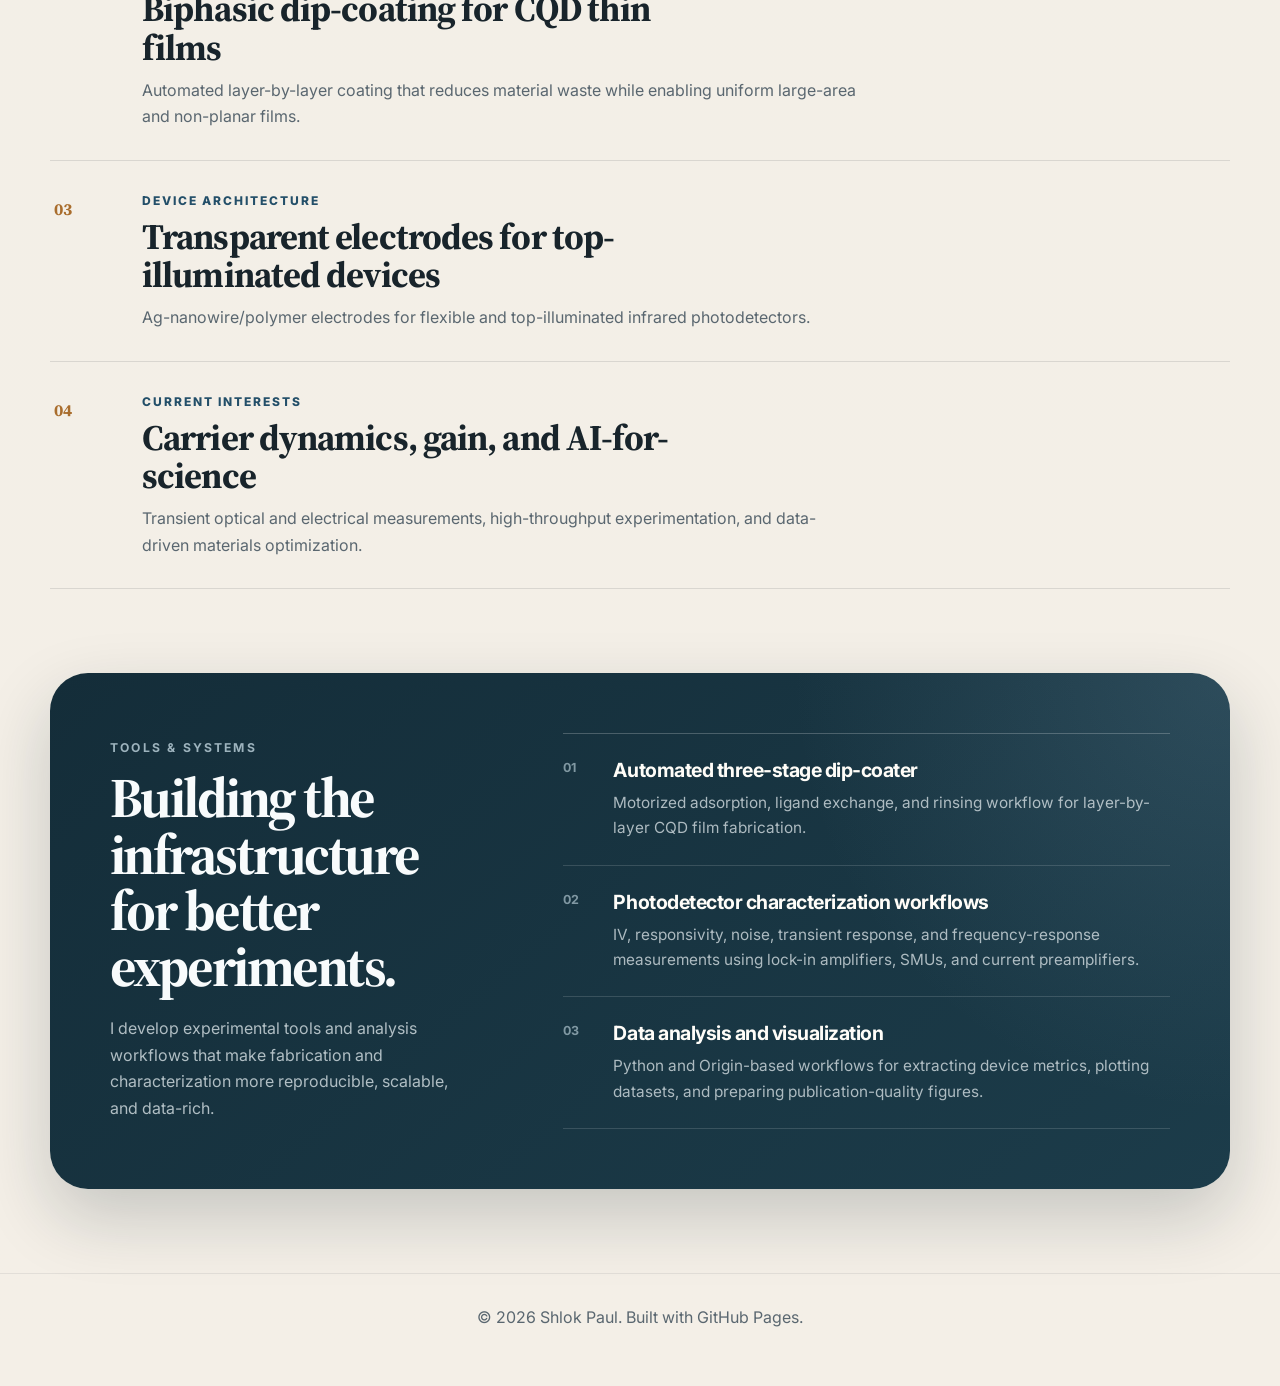
==== commit cfbeadfd: "Refine research page and add reading list" ====
--- a/index.html
+++ b/index.html
@@ -18,142 +18,113 @@
         <a class="active" href="index.html">Research</a>
         <a href="about.html">About</a>
         <a href="articles.html">Publications &amp; Media</a>
+        <a href="reading.html">Essays / Papers I Like</a>
         <a href="contact.html">Contact</a>
       </div>
     </nav>
   </header>
 
   <main>
-    <section class="hero section">
-      <div class="hero-content">
+    <section class="research-hero section">
+      <div class="research-hero-copy">
         <p class="eyebrow">Research</p>
-        <h1>I build quantum-dot infrared devices and automated experimental workflows that connect materials chemistry, photophysics, and scalable device fabrication.</h1>
+        <h1>Infrared materials, from quantum dots to working devices.</h1>
         <p class="hero-text">
-          My work spans colloidal quantum dots, infrared photodetectors, thin-film fabrication, spectroscopy,
-          and automated measurement systems for reproducible device science.
+          I study colloidal quantum dots, thin films, and photodetectors—and build the automated workflows that make device science more reproducible.
         </p>
-        <div class="hero-highlights">
-          <span>Colloidal quantum dot synthesis</span>
-          <span>Infrared photodetectors</span>
-          <span>Thin-film fabrication</span>
-          <span>Experimental automation</span>
-        </div>
         <div class="button-row">
-          <a class="button primary" href="#research-directions">Research Directions</a>
+          <a class="button primary" href="#research-directions">Explore the research</a>
           <a class="button secondary" href="assets/shlokjoseph.paul.cv.pdf">Download CV</a>
         </div>
-        <div class="hero-stats" aria-label="Research profile highlights">
-          <div>
-            <strong>Research Focus</strong>
-            <span>Heavy-metal-free infrared materials and device physics</span>
-          </div>
-          <div>
-            <strong>Methods</strong>
-            <span>Solution processing, spectroscopy, automation, and data workflows</span>
-          </div>
-          <div>
-            <strong>Current Role</strong>
-            <span>Postdoctoral Researcher at Los Alamos National Laboratory</span>
-          </div>
-        </div>
+        <p class="research-current">Postdoctoral researcher at Los Alamos National Laboratory</p>
       </div>
-      <aside class="hero-card">
+      <aside class="research-profile">
         <img
-          class="profile-image"
+          class="research-portrait"
           src="assets/scholar-shlok.jpeg"
           alt="Portrait of Shlok Paul"
         />
-        <h2>Shlok Paul</h2>
-        <p class="hero-role">Postdoctoral Researcher<br />Los Alamos National Laboratory</p>
-        <div class="profile-details">
-          <div>
-            <span class="detail-label">Research</span>
-            <span>Quantum-dot optoelectronics, carrier dynamics, and infrared devices</span>
-          </div>
-          <div>
-            <span class="detail-label">Approach</span>
-            <span>Bridging materials synthesis, device engineering, and measurement automation</span>
-          </div>
-          <div>
-            <span class="detail-label">Interests</span>
-            <span>Scalable fabrication, AI-for-science workflows, and reproducible experimentation</span>
-          </div>
+        <div class="research-profile-copy">
+          <p class="section-label">Research at a glance</p>
+          <h2>Materials, devices, and the systems between them.</h2>
+          <p>Bridging quantum-dot synthesis, device engineering, spectroscopy, and measurement automation.</p>
         </div>
-        <div class="quick-links">
+        <div class="research-profile-links">
+          <a href="https://scholar.google.com/citations?user=aXkkDCoAAAAJ&hl=en">Google Scholar</a>
+          <a href="https://github.com/Dead7letters">GitHub</a>
           <a href="mailto:sjp553@nyu.edu">Email</a>
-          <a href="https://scholar.google.com/citations?user=aXkkDCoAAAAJ&hl=en">Google Scholar</a>
-          <a href="https://www.linkedin.com/in/shlok-joseph-paul-a112677a/?skipRedirect=true">LinkedIn</a>
-          <a href="https://github.com/Dead7letters">GitHub</a>
         </div>
       </aside>
     </section>
 
-    <section id="research-directions" class="section">
-      <div class="section-heading">
-        <p class="section-label">Research</p>
-        <h2>Selected research directions</h2>
+    <section id="research-directions" class="section research-directions">
+      <div class="research-section-heading">
+        <div>
+          <p class="section-label">Selected research</p>
+          <h2>Four connected directions</h2>
+        </div>
+        <p>My work moves between materials chemistry, device design, scalable fabrication, and the tools needed to study all three.</p>
       </div>
-      <div class="card-grid">
-        <article class="card">
-          <span class="tag">Photodetectors</span>
-          <h3>Heavy-metal-free Ag₂Se quantum dot photodiodes</h3>
-          <p>
-            Developed solution-phase ligand exchanged Ag₂Se quantum-dot inks and integrated them into infrared photodiodes
-            with strong detectivity, fast response, and operation in the near-to-short-wave infrared.
-          </p>
+      <div class="research-list">
+        <article class="research-item">
+          <span class="research-number">01</span>
+          <div>
+            <p class="research-kicker">Photodetectors</p>
+            <h3>Heavy-metal-free Ag₂Se quantum-dot photodiodes</h3>
+            <p>Solution-phase, ligand-exchanged Ag₂Se inks integrated into fast, sensitive near- and short-wave infrared photodiodes.</p>
+          </div>
         </article>
-        <article class="card">
-          <span class="tag">Scalable fabrication</span>
-          <h3>Biphasic dip-coating for CQD thin films</h3>
-          <p>
-            Built automated layer-by-layer dip-coating workflows and explored biphasic coating geometries that reduce material
-            waste while enabling uniform large-area and non-planar quantum-dot films.
-          </p>
+        <article class="research-item">
+          <span class="research-number">02</span>
+          <div>
+            <p class="research-kicker">Scalable fabrication</p>
+            <h3>Biphasic dip-coating for CQD thin films</h3>
+            <p>Automated layer-by-layer coating that reduces material waste while enabling uniform large-area and non-planar films.</p>
+          </div>
         </article>
-        <article class="card">
-          <span class="tag">Devices</span>
-          <h3>Transparent electrodes for top-illuminated devices</h3>
-          <p>
-            Worked on transparent Ag-nanowire/polymer electrodes for infrared photodetectors, including flexible and
-            top-illuminated device architectures.
-          </p>
+        <article class="research-item">
+          <span class="research-number">03</span>
+          <div>
+            <p class="research-kicker">Device architecture</p>
+            <h3>Transparent electrodes for top-illuminated devices</h3>
+            <p>Ag-nanowire/polymer electrodes for flexible and top-illuminated infrared photodetectors.</p>
+          </div>
         </article>
-        <article class="card">
-          <span class="tag">Current interests</span>
-          <h3>Carrier dynamics, gain, and AI-for-science workflows</h3>
-          <p>
-            Current interests include quantum-dot carrier dynamics, amplified spontaneous emission, transient optical/electrical
-            measurements, high-throughput experimentation, and data-driven materials optimization.
-          </p>
+        <article class="research-item">
+          <span class="research-number">04</span>
+          <div>
+            <p class="research-kicker">Current interests</p>
+            <h3>Carrier dynamics, gain, and AI-for-science</h3>
+            <p>Transient optical and electrical measurements, high-throughput experimentation, and data-driven materials optimization.</p>
+          </div>
         </article>
       </div>
     </section>
 
-    <section class="section split">
-      <div class="split-intro">
-        <p class="section-label">Projects</p>
-        <h2>Technical portfolio</h2>
+    <section class="section research-tools">
+      <div class="research-tools-intro">
+        <p class="section-label">Tools &amp; systems</p>
+        <h2>Building the infrastructure for better experiments.</h2>
         <p>
-          Beyond publications, I build experimental tools and analysis workflows that make device fabrication and characterization
-          more reproducible, scalable, and data-rich.
-        </p>
-        <p class="split-note">
-          This work sits between bench science and infrastructure: building the systems that make better experiments possible.
+          I develop experimental tools and analysis workflows that make fabrication and characterization more reproducible, scalable, and data-rich.
         </p>
       </div>
-      <div class="project-list">
-        <div class="project-item">
+      <div class="research-tool-list">
+        <article class="research-tool-item">
+          <span>01</span>
           <h3>Automated three-stage dip-coater</h3>
           <p>Motorized adsorption, ligand exchange, and rinsing workflow for layer-by-layer CQD film fabrication.</p>
-        </div>
-        <div class="project-item">
+        </article>
+        <article class="research-tool-item">
+          <span>02</span>
           <h3>Photodetector characterization workflows</h3>
           <p>IV, responsivity, noise, transient response, and frequency-response measurements using lock-in amplifiers, SMUs, and current preamplifiers.</p>
-        </div>
-        <div class="project-item">
+        </article>
+        <article class="research-tool-item">
+          <span>03</span>
           <h3>Data analysis and visualization</h3>
           <p>Python and Origin-based workflows for extracting device metrics, plotting datasets, and preparing publication-quality figures.</p>
-        </div>
+        </article>
       </div>
     </section>
   </main>
--- a/style.css
+++ b/style.css
@@ -74,7 +74,7 @@
 .nav-links {
   display: flex;
   flex-wrap: wrap;
-  gap: 18px;
+  gap: 16px;
   color: var(--muted);
   font-size: 0.95rem;
 }
@@ -239,6 +239,224 @@
   margin-bottom: 18px;
 }
 
+.research-hero {
+  display: grid;
+  grid-template-columns: minmax(0, 1.08fr) minmax(320px, 420px);
+  gap: clamp(42px, 7vw, 86px);
+  align-items: center;
+  min-height: calc(100vh - 74px);
+  padding-top: 76px;
+  padding-bottom: 90px;
+}
+
+.research-hero-copy .eyebrow {
+  margin-bottom: 18px;
+}
+
+.research-hero-copy h1 {
+  max-width: 10ch;
+  font-size: clamp(3.5rem, 6.7vw, 6.25rem);
+}
+
+.research-hero-copy .hero-text {
+  max-width: 59ch;
+  font-size: 1.12rem;
+}
+
+.research-current {
+  max-width: 34rem;
+  margin: 30px 0 0;
+  padding-top: 18px;
+  border-top: 1px solid var(--border);
+  color: var(--muted);
+  font-size: 0.92rem;
+  font-weight: 600;
+}
+
+.research-profile {
+  overflow: hidden;
+  border: 1px solid rgba(24, 36, 43, 0.09);
+  border-radius: var(--radius-lg);
+  background: rgba(255, 252, 246, 0.88);
+  box-shadow: var(--shadow);
+}
+
+.research-portrait {
+  display: block;
+  width: 100%;
+  aspect-ratio: 4 / 3;
+  object-fit: cover;
+  object-position: center 28%;
+}
+
+.research-profile-copy {
+  padding: 28px 30px 22px;
+}
+
+.research-profile-copy .section-label {
+  margin-bottom: 12px;
+}
+
+.research-profile-copy h2 {
+  max-width: 13ch;
+  margin-bottom: 14px;
+  font-size: 2rem;
+  line-height: 1.06;
+}
+
+.research-profile-copy p:last-child {
+  margin-bottom: 0;
+  color: var(--muted);
+  font-size: 0.97rem;
+}
+
+.research-profile-links {
+  display: grid;
+  grid-template-columns: repeat(3, 1fr);
+  border-top: 1px solid var(--border);
+}
+
+.research-profile-links a {
+  padding: 15px 10px;
+  color: var(--accent);
+  font-size: 0.82rem;
+  font-weight: 700;
+  text-align: center;
+}
+
+.research-profile-links a + a {
+  border-left: 1px solid var(--border);
+}
+
+.research-profile-links a:hover {
+  background: var(--accent-soft);
+}
+
+.research-directions {
+  padding-top: 96px;
+}
+
+.research-section-heading {
+  display: grid;
+  grid-template-columns: minmax(0, 1fr) minmax(280px, 0.62fr);
+  gap: 50px;
+  align-items: end;
+  margin-bottom: 46px;
+}
+
+.research-section-heading h2 {
+  margin-bottom: 0;
+}
+
+.research-section-heading > p {
+  margin-bottom: 4px;
+  color: var(--muted);
+  font-size: 1.02rem;
+}
+
+.research-list {
+  border-top: 1px solid var(--border-strong);
+}
+
+.research-item {
+  display: grid;
+  grid-template-columns: 64px minmax(0, 1fr);
+  gap: 24px;
+  padding: 30px 4px;
+  border-bottom: 1px solid var(--border);
+}
+
+.research-number {
+  padding-top: 5px;
+  color: var(--accent-warm);
+  font-family: "Source Serif 4", Georgia, serif;
+  font-size: 1.05rem;
+  font-weight: 700;
+}
+
+.research-kicker {
+  margin-bottom: 7px;
+  color: var(--accent);
+  font-size: 0.75rem;
+  font-weight: 800;
+  letter-spacing: 0.16em;
+  text-transform: uppercase;
+}
+
+.research-item h3 {
+  max-width: 29ch;
+  margin-bottom: 9px;
+  font-family: "Source Serif 4", Georgia, serif;
+  font-size: clamp(1.55rem, 3vw, 2.25rem);
+  line-height: 1.08;
+}
+
+.research-item p:last-child {
+  max-width: 72ch;
+  margin-bottom: 0;
+  color: var(--muted);
+  font-size: 1rem;
+}
+
+.research-tools {
+  display: grid;
+  grid-template-columns: minmax(250px, 0.75fr) minmax(0, 1.25fr);
+  gap: clamp(38px, 7vw, 90px);
+  margin-bottom: 84px;
+  padding: 60px;
+  border-radius: 38px;
+  background:
+    radial-gradient(circle at top right, rgba(125, 161, 183, 0.2), transparent 34%),
+    linear-gradient(140deg, #142d39, #1c3c4a);
+  color: #f8fbfc;
+  box-shadow: 0 28px 70px rgba(16, 37, 47, 0.2);
+}
+
+.research-tools .section-label {
+  color: rgba(205, 225, 235, 0.74);
+}
+
+.research-tools-intro h2 {
+  max-width: 12ch;
+  font-size: clamp(2.3rem, 4.4vw, 4rem);
+}
+
+.research-tools-intro > p:last-child {
+  max-width: 45ch;
+  margin-bottom: 0;
+  color: rgba(236, 244, 247, 0.72);
+}
+
+.research-tool-list {
+  border-top: 1px solid rgba(255, 255, 255, 0.22);
+}
+
+.research-tool-item {
+  display: grid;
+  grid-template-columns: 34px minmax(0, 1fr);
+  column-gap: 16px;
+  padding: 24px 0;
+  border-bottom: 1px solid rgba(255, 255, 255, 0.14);
+}
+
+.research-tool-item > span {
+  grid-row: 1 / span 2;
+  color: rgba(205, 225, 235, 0.58);
+  font-size: 0.78rem;
+  font-weight: 700;
+}
+
+.research-tool-item h3 {
+  margin-bottom: 7px;
+  color: #fffdf8;
+}
+
+.research-tool-item p {
+  margin-bottom: 0;
+  color: rgba(236, 244, 247, 0.7);
+  font-size: 0.96rem;
+}
+
 .hero-highlights {
   display: flex;
   flex-wrap: wrap;
@@ -452,6 +670,43 @@
   font-family: "Source Serif 4", Georgia, serif;
   font-size: 1.45rem;
   margin-bottom: 16px;
+}
+
+.context-title:not(:first-child) {
+  margin-top: 26px;
+}
+
+.path-list {
+  display: grid;
+  gap: 14px;
+}
+
+.path-item {
+  padding-top: 14px;
+  border-top: 1px solid rgba(24, 36, 43, 0.08);
+}
+
+.path-item:first-child {
+  padding-top: 0;
+  border-top: 0;
+}
+
+.path-item strong,
+.path-item span:last-child {
+  display: block;
+}
+
+.path-item strong {
+  margin-top: 5px;
+  color: var(--text);
+  line-height: 1.35;
+}
+
+.path-item span:last-child {
+  margin-top: 4px;
+  color: var(--muted);
+  font-size: 0.96rem;
+  line-height: 1.45;
 }
 
 .context-list {
@@ -616,6 +871,78 @@
   text-decoration-thickness: 1px;
 }
 
+.reading-hero {
+  padding-bottom: 34px;
+}
+
+.reading-section {
+  padding-top: 30px;
+}
+
+.reading-category-heading {
+  display: flex;
+  align-items: end;
+  justify-content: space-between;
+  gap: 24px;
+  margin-bottom: 30px;
+}
+
+.reading-category-heading .section-label,
+.reading-category-heading h2 {
+  margin-bottom: 0;
+}
+
+.reading-list {
+  border-top: 1px solid var(--border-strong);
+}
+
+.reading-item {
+  display: grid;
+  grid-template-columns: minmax(0, 1fr) auto;
+  gap: 24px;
+  align-items: center;
+  padding: 26px 4px;
+  border-bottom: 1px solid var(--border);
+}
+
+.reading-source {
+  margin-bottom: 7px;
+  color: var(--accent);
+  font-size: 0.77rem;
+  font-weight: 800;
+  letter-spacing: 0.14em;
+  text-transform: uppercase;
+}
+
+.reading-item h3 {
+  max-width: 34ch;
+  margin-bottom: 0;
+  font-family: "Source Serif 4", Georgia, serif;
+  font-size: clamp(1.45rem, 3vw, 2rem);
+  line-height: 1.12;
+}
+
+.reading-item a {
+  transition: color 0.18s ease;
+}
+
+.reading-item:has(a:hover) a,
+.reading-item:has(a:focus-visible) a {
+  color: var(--accent);
+}
+
+.reading-arrow {
+  display: inline-flex;
+  align-items: center;
+  justify-content: center;
+  width: 42px;
+  height: 42px;
+  border: 1px solid rgba(35, 79, 105, 0.16);
+  border-radius: 50%;
+  color: var(--accent);
+  font-size: 1.05rem;
+}
+
 .show-more-row {
   display: flex;
   align-items: center;
@@ -692,7 +1019,10 @@
   .hero,
   .about-grid,
   .split,
-  .contact-section {
+  .contact-section,
+  .research-hero,
+  .research-tools,
+  .research-section-heading {
     grid-template-columns: 1fr;
   }
 
@@ -700,6 +1030,24 @@
     min-height: auto;
   }
 
+  .research-hero {
+    min-height: auto;
+  }
+
+  .research-profile {
+    display: grid;
+    grid-template-columns: minmax(240px, 0.8fr) minmax(0, 1fr);
+  }
+
+  .research-portrait {
+    height: 100%;
+    aspect-ratio: auto;
+  }
+
+  .research-profile-links {
+    grid-column: 1 / -1;
+  }
+
   .hero-stats {
     grid-template-columns: 1fr;
   }
@@ -711,13 +1059,25 @@
 
 @media (max-width: 860px) {
   .nav {
-    padding: 18px 0;
-    align-items: flex-start;
-  }
-
-  .nav,
+    padding: 14px 0 10px;
+    align-items: stretch;
+    gap: 10px;
+  }
+
   .nav-links {
-    flex-direction: column;
+    flex-wrap: nowrap;
+    gap: 16px;
+    overflow-x: auto;
+    padding-bottom: 5px;
+    scrollbar-width: none;
+  }
+
+  .nav-links::-webkit-scrollbar {
+    display: none;
+  }
+
+  .nav-links a {
+    flex: 0 0 auto;
   }
 
   .section {
@@ -727,6 +1087,16 @@
   .hero {
     gap: 34px;
     padding-top: 42px;
+  }
+
+  .research-hero {
+    gap: 34px;
+    padding-top: 48px;
+    padding-bottom: 70px;
+  }
+
+  .research-tools {
+    padding: 36px;
   }
 
   .card-grid,
@@ -764,6 +1134,35 @@
     font-size: clamp(1.9rem, 8vw, 2.7rem);
   }
 
+  .research-hero-copy h1 {
+    font-size: clamp(3rem, 14vw, 4.3rem);
+  }
+
+  .research-profile {
+    display: block;
+  }
+
+  .research-portrait {
+    aspect-ratio: 4 / 3;
+    height: auto;
+  }
+
+  .research-section-heading {
+    gap: 18px;
+  }
+
+  .research-item {
+    grid-template-columns: 40px minmax(0, 1fr);
+    gap: 10px;
+  }
+
+  .research-tools {
+    width: calc(100% - 28px);
+    margin-bottom: 60px;
+    padding: 30px 24px;
+    border-radius: 28px;
+  }
+
   .button-row,
   .contact-points {
     flex-direction: column;
